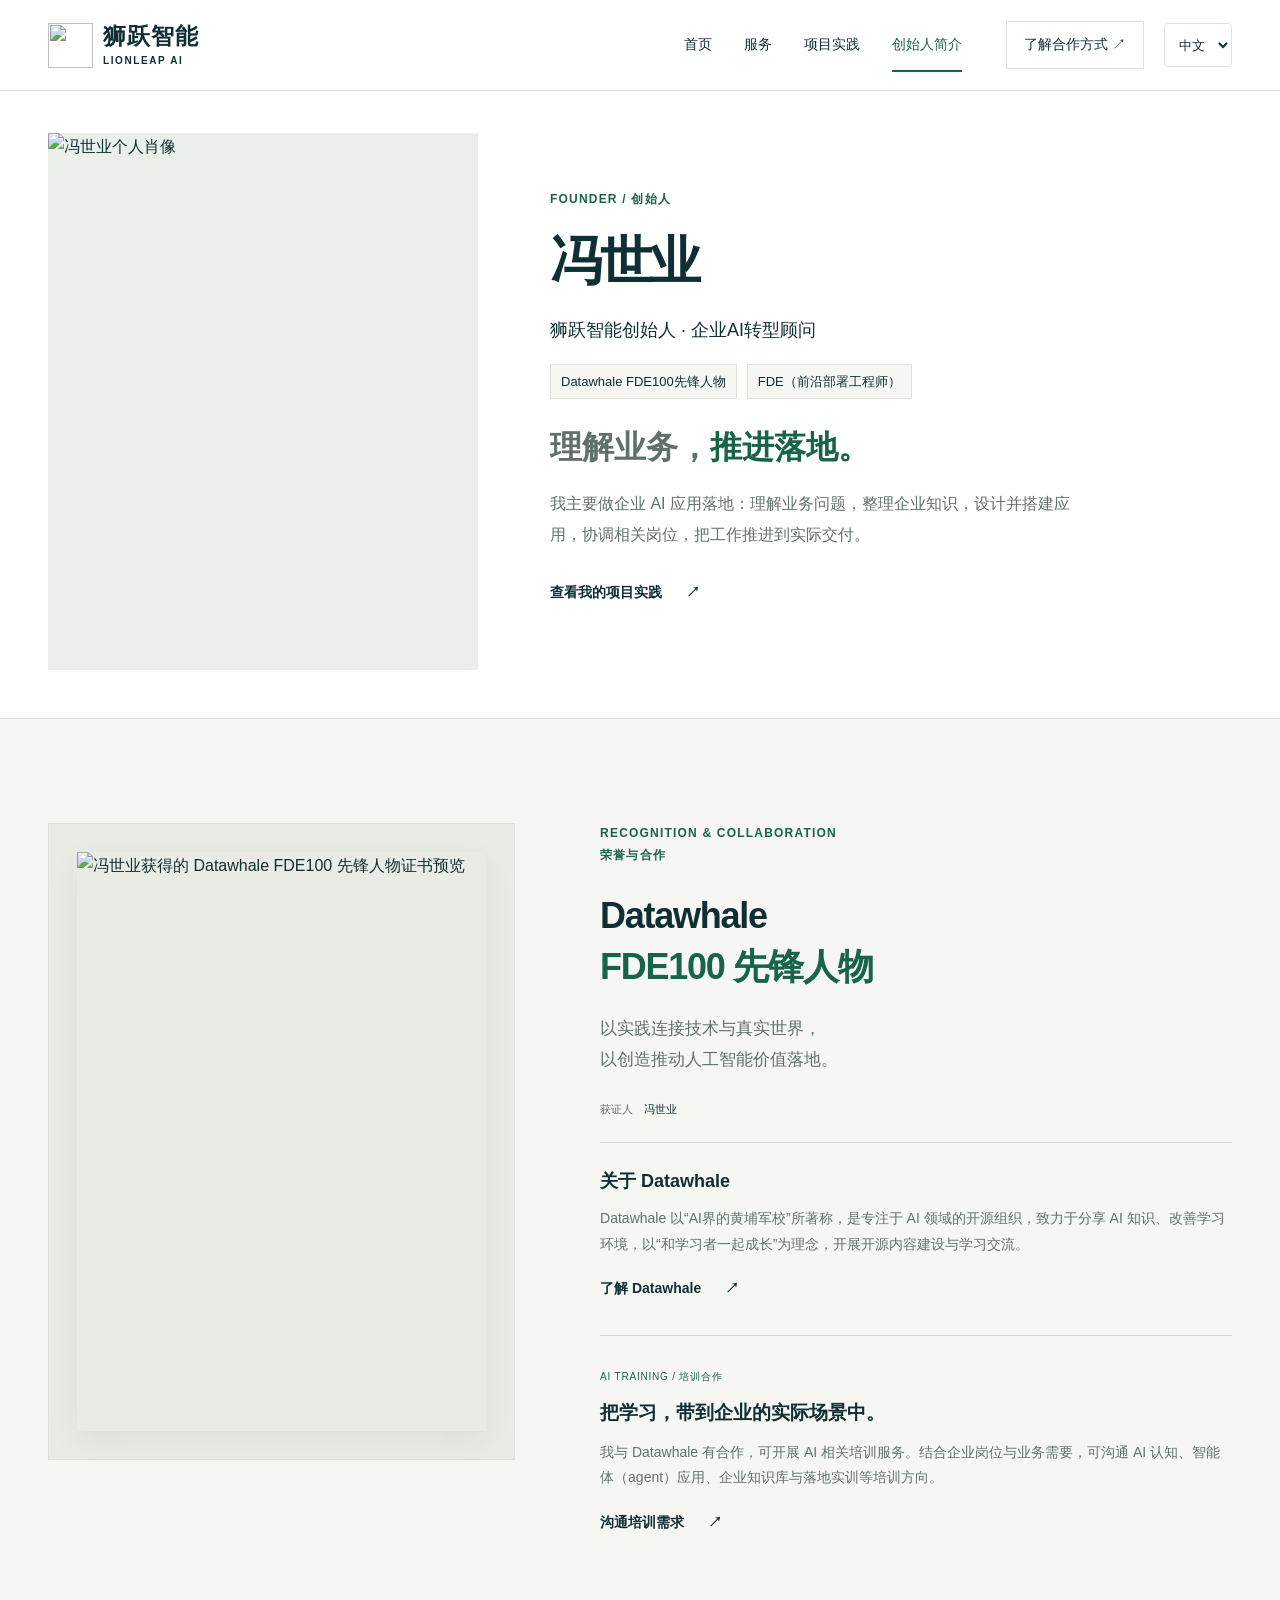
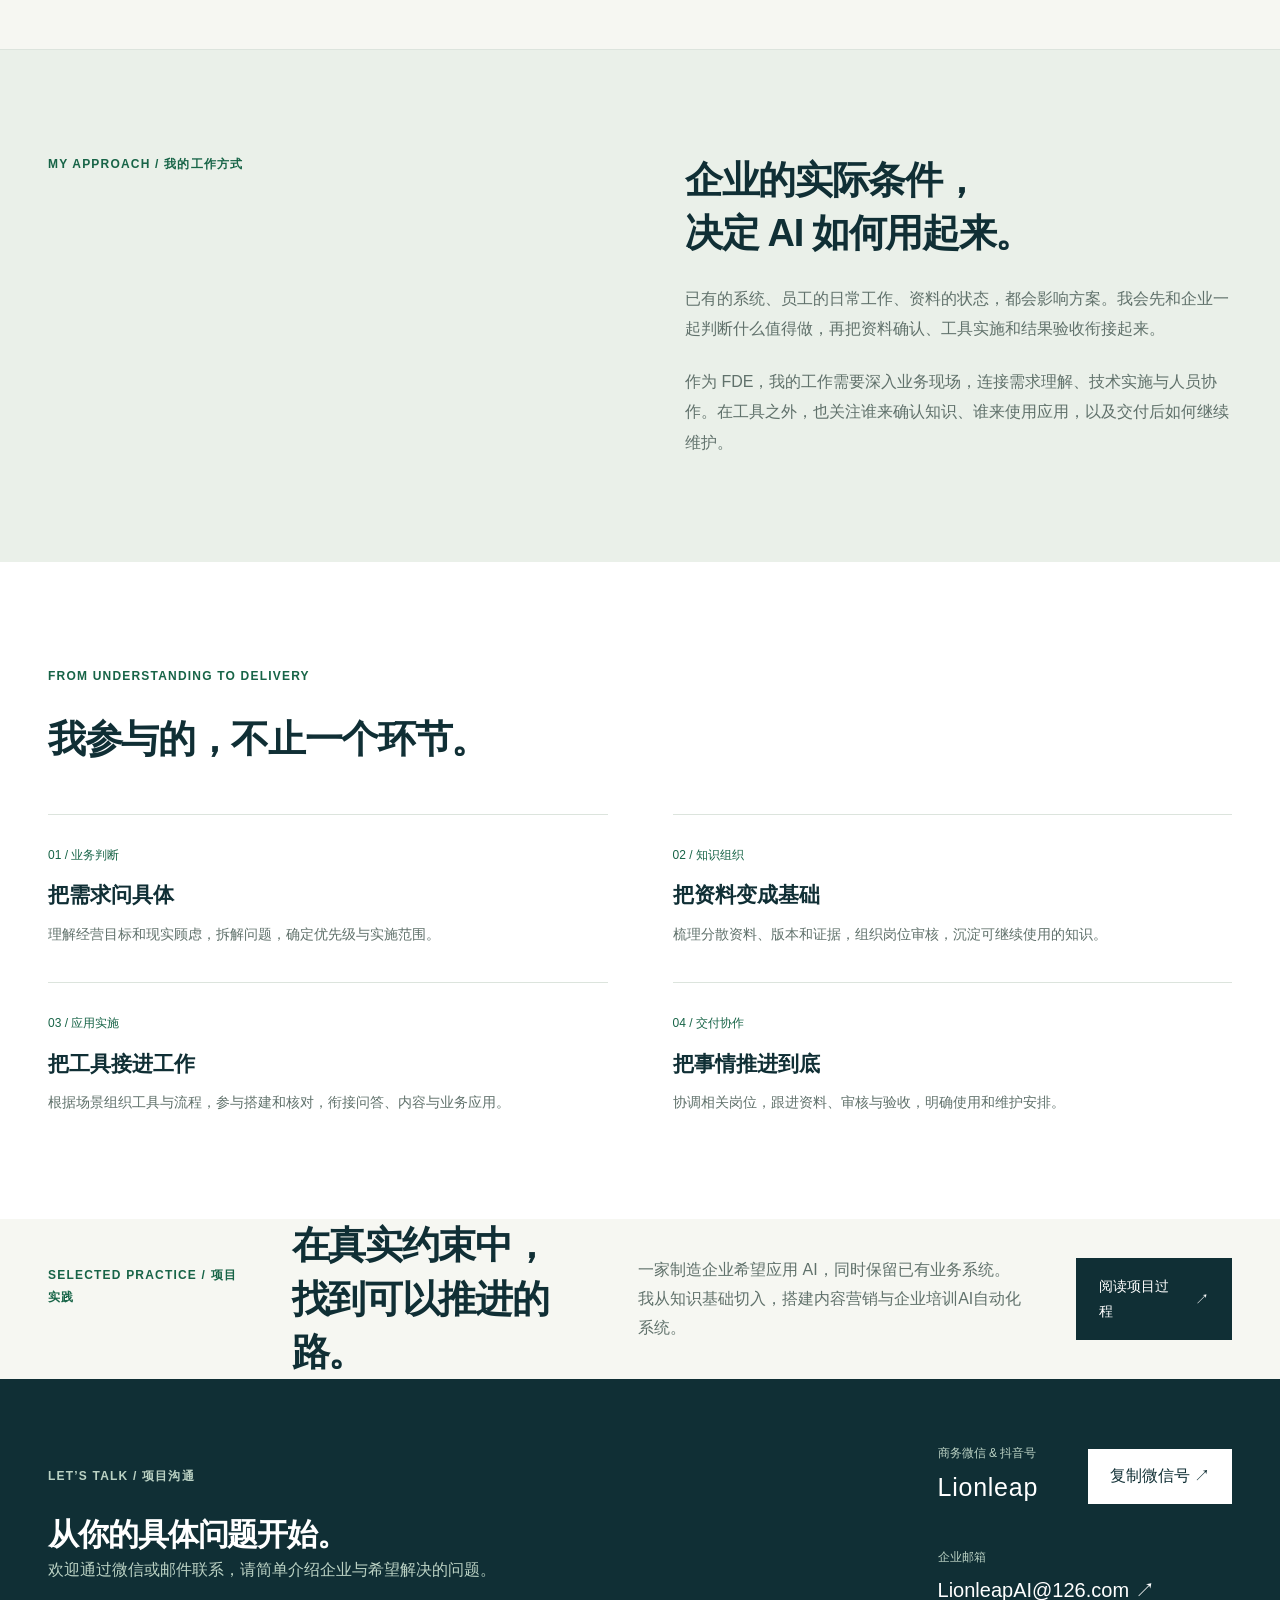
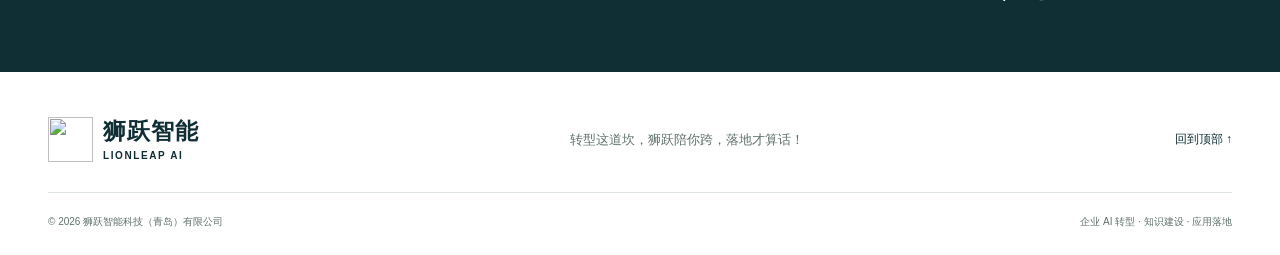
==== about.html @ 4eef3f9c "Publish bilingual Lionleap AI website" ====
<!doctype html><html lang="zh-CN"><head><meta charset="utf-8"><meta name="viewport" content="width=device-width, initial-scale=1"><meta name="description" content="冯世业，狮跃智能创始人、企业AI转型顾问、Datawhale FDE100先锋人物、FDE（前沿部署工程师）。"><meta name="theme-color" content="#092d2a"><title>冯世业 · 创始人与企业AI转型顾问｜狮跃智能 Lionleap AI</title><link rel="icon" type="image/png" href="assets/brand-symbol.png"><link rel="stylesheet" href="styles.css?v=about-horizontal-1"><link rel="stylesheet" href="language.css?v=1"><script defer src="i18n.js?v=2"></script><script defer src="script.js?v=bilingual-1"></script></head><body id="top"><a class="skip-link" href="#main">跳转到正文</a><header class="site-header"><div class="container header-inner"><a class="brand" href="index.html" aria-label="狮跃智能首页"><img src="assets/brand-symbol.png" width="52" height="52" alt=""><span>狮跃智能<small>LIONLEAP AI</small></span></a><div class="header-controls"><label class="language-switch"><span class="language-label">Language / 语言</span><select id="site-language" aria-label="Language / 语言"><option value="zh-CN">中文</option><option value="en">EN</option></select></label><button class="menu-toggle" aria-label="打开导航" aria-expanded="false" aria-controls="main-nav"><span></span><span></span></button></div><nav id="main-nav" aria-label="主导航"><a href="index.html">首页</a><a href="services.html">服务</a><a href="case.html">项目实践</a><a href="about.html" aria-current="page">创始人简介</a><a class="nav-cta" href="services.html#process">了解合作方式 <span aria-hidden="true">↗</span></a></nav></div></header><main id="main">
<section class="about-hero container"><div class="about-intro"><div class="about-portrait-stage"><img class="about-portrait-background" src="assets/founder.png" width="1122" height="1402" alt="冯世业个人肖像" fetchpriority="high"></div><div class="about-profile-copy"><p class="eyebrow">FOUNDER / 创始人</p><h1>冯世业</h1><p class="primary-roles">狮跃智能创始人 · 企业AI转型顾问</p><div class="credentials"><span>Datawhale FDE100先锋人物</span><span>FDE（前沿部署工程师）</span></div><p class="about-tagline">理解业务，<em>推进落地。</em></p><p class="about-lead">我主要做企业 AI 应用落地：理解业务问题，整理企业知识，设计并搭建应用，协调相关岗位，把工作推进到实际交付。</p><a class="text-link" href="case.html">查看我的项目实践<span aria-hidden="true">↗</span></a></div></div></section>
<section class="honor-section section" id="datawhale"><div class="container honor-grid"><div class="certificate-display"><img src="assets/datawhale-fde100-preview.jpg?v=2" width="878" height="1242" loading="lazy" draggable="false" alt="冯世业获得的 Datawhale FDE100 先锋人物证书预览"></div><div class="honor-copy"><p class="eyebrow">RECOGNITION & COLLABORATION<br>荣誉与合作</p><h2>Datawhale<br><em>FDE100 先锋人物</em></h2><p class="honor-lead">以实践连接技术与真实世界，<br>以创造推动人工智能价值落地。</p><div class="honor-facts"><span>获证人 <strong>冯世业</strong></span></div><div class="community-intro"><h3>关于 Datawhale</h3><p>Datawhale 以“AI界的黄埔军校”所著称，是专注于 AI 领域的开源组织，致力于分享 AI 知识、改善学习环境，以“和学习者一起成长”为理念，开展开源内容建设与学习交流。</p><a class="text-link" href="https://fde100.datawhale.cn/" target="_blank" rel="noopener">了解 Datawhale <span aria-hidden="true">↗</span></a></div><div class="training-cooperation"><span>AI TRAINING / 培训合作</span><h3>把学习，带到企业的实际场景中。</h3><p>我与 Datawhale 有合作，可开展 AI 相关培训服务。结合企业岗位与业务需要，可沟通 AI 认知、智能体（agent）应用、企业知识库与落地实训等培训方向。</p><a class="text-link" href="#contact">沟通培训需求 <span aria-hidden="true">↗</span></a></div></div></div></section><section class="belief-section section"><div class="container belief-grid"><p class="eyebrow">MY APPROACH / 我的工作方式</p><div><h2>企业的实际条件，<br>决定 AI 如何用起来。</h2><p>已有的系统、员工的日常工作、资料的状态，都会影响方案。我会先和企业一起判断什么值得做，再把资料确认、工具实施和结果验收衔接起来。</p><p>作为 FDE，我的工作需要深入业务现场，连接需求理解、技术实施与人员协作。在工具之外，也关注谁来确认知识、谁来使用应用，以及交付后如何继续维护。</p></div></div></section>
<section class="section container"><div class="section-title-row"><div><p class="eyebrow">FROM UNDERSTANDING TO DELIVERY</p><h2>我参与的，不止一个环节。</h2></div></div><div class="capability-grid"><article><span>01 / 业务判断</span><h3>把需求问具体</h3><p>理解经营目标和现实顾虑，拆解问题，确定优先级与实施范围。</p></article><article><span>02 / 知识组织</span><h3>把资料变成基础</h3><p>梳理分散资料、版本和证据，组织岗位审核，沉淀可继续使用的知识。</p></article><article><span>03 / 应用实施</span><h3>把工具接进工作</h3><p>根据场景组织工具与流程，参与搭建和核对，衔接问答、内容与业务应用。</p></article><article><span>04 / 交付协作</span><h3>把事情推进到底</h3><p>协调相关岗位，跟进资料、审核与验收，明确使用和维护安排。</p></article></div></section>
<section class="personal-case"><div class="container personal-case-inner"><p class="eyebrow">SELECTED PRACTICE / 项目实践</p><h2>在真实约束中，<br>找到可以推进的路。</h2><p>一家制造企业希望应用 AI，同时保留已有业务系统。<br>我从知识基础切入，搭建内容营销与企业培训AI自动化系统。</p><a class="button dark" href="case.html">阅读项目过程<span aria-hidden="true">↗</span></a></div></section><section class="contact-section" id="contact"><div class="container contact-inner"><div><p class="eyebrow">LET’S TALK / 项目沟通</p><h2>从你的具体问题开始。</h2><p>欢迎通过微信或邮件联系，请简单介绍企业与希望解决的问题。</p></div><div><div class="contact-actions"><div class="contact-id-wrap"><span class="wechat-label">商务微信 &amp; 抖音号</span><span class="wechat-id">Lionleap</span></div><button class="copy-wechat" type="button">复制微信号 ↗</button></div><p class="copy-status" role="status" aria-live="polite"></p><div class="contact-email"><span class="wechat-label">企业邮箱</span><a href="mailto:LionleapAI@126.com">LionleapAI@126.com <span aria-hidden="true">↗</span></a></div></div></div></section></main><footer class="site-footer"><div class="container"><div class="footer-top"><a class="brand" href="index.html"><img src="assets/brand-symbol.png" width="48" height="48" alt=""><span>狮跃智能<small>LIONLEAP AI</small></span></a><p>转型这道坎，狮跃陪你跨，落地才算话！</p><a href="#top" class="back-top">回到顶部 ↑</a></div><div class="footer-bottom"><span>© 2026 狮跃智能科技（青岛）有限公司</span><span>企业 AI 转型 · 知识建设 · 应用落地</span></div></div></footer></body></html>
---- styles.css ----
:root{--ink:#102f35;--green:#176447;--muted:#60716b;--sage:#eaf0e9;--cream:#f6f7f2;--line:#dce4dd;--white:#fff}*{box-sizing:border-box}html{scroll-behavior:smooth;scroll-padding-top:110px}body{margin:0;color:var(--ink);background:#fff;font-family:-apple-system,BlinkMacSystemFont,"PingFang SC","Microsoft YaHei",sans-serif;line-height:1.8;-webkit-font-smoothing:antialiased}a{color:inherit;text-decoration:none}button{font:inherit}img{display:block;max-width:100%;height:auto}h1,h2,h3,p{margin:0}h1,h2,h3{font-weight:600;line-height:1.4}h1{font-size:60px;letter-spacing:-.045em}h2{font-size:38px;letter-spacing:-.035em}h3{font-size:21px}em{font-style:normal;color:var(--green)}p{color:var(--muted)}.container{width:calc(100% - 96px);max-width:1200px;margin:auto}.section{padding:104px 0}.eyebrow{font-size:12px;letter-spacing:.1em;color:var(--green);font-weight:600;margin-bottom:25px}.status-dot{display:inline-block;width:7px;height:7px;border-radius:50%;background:var(--green);margin-right:10px;vertical-align:middle}.site-header{position:sticky;top:0;background:rgba(255,255,255,.97);border-bottom:1px solid var(--line);z-index:20}.header-inner{height:90px;display:flex;align-items:center;justify-content:space-between}.brand{display:flex;align-items:center;gap:10px;flex-shrink:0}.brand img{width:45px;height:45px;object-fit:contain}.brand>span{font-size:23px;line-height:1.15;font-weight:750;letter-spacing:.04em}.brand small{display:block;font-size:10px;letter-spacing:.16em;margin-top:6px}.site-header nav{display:flex;gap:32px;align-items:center;font-size:14px}.site-header nav>a{padding:12px 0}.site-header nav>a[aria-current]{color:var(--green);box-shadow:0 2px var(--green)}.site-header nav .nav-cta{border:1px solid var(--line);padding:10px 17px;margin-left:12px}.menu-toggle{display:none}.skip-link{position:fixed;top:-100px;left:15px;background:white;padding:12px;z-index:30}.skip-link:focus{top:10px}a:focus-visible,button:focus-visible,summary:focus-visible{outline:3px solid #258363;outline-offset:5px}.home-hero{padding:52px 0 62px}.hero-grid{display:grid;grid-template-columns:1.1fr 1fr;gap:65px;align-items:center}.hero-copy{padding:20px 0}.hero-description{font-size:17px;margin-top:27px;line-height:1.95}.actions{display:flex;align-items:center;gap:26px;margin-top:34px;flex-wrap:wrap}.button{display:inline-flex;align-items:center;justify-content:center;gap:25px;padding:16px 23px;min-height:54px;font-size:14px;font-weight:500}.button.primary,.button.dark{background:var(--green);color:white}.button.dark{background:var(--ink)}.button:hover{background:#0d4b35}.text-link{display:inline-flex;align-items:center;gap:24px;font-size:14px;font-weight:600;min-height:44px}.text-link:hover{color:var(--green)}.hero-bottom{display:flex;align-items:center;gap:16px;margin-top:53px;font-size:12px}.hero-bottom strong{font-weight:500;color:var(--ink)}.mini-line{height:1px;width:40px;background:var(--green)}.hero-portrait{position:relative;background:var(--sage);padding-left:30px;max-width:500px}.hero-portrait .portrait{width:100%;height:525px;object-fit:cover;object-position:center 35%}.portrait-rail{position:absolute;left:0;top:0;width:30px;height:100%;display:flex;align-items:center;justify-content:space-between;writing-mode:vertical-rl;padding:15px 0;font-size:9px;letter-spacing:.12em}.portrait-caption{position:absolute;bottom:18px;left:48px;right:18px;background:rgba(255,255,255,.82);backdrop-filter:blur(8px);-webkit-backdrop-filter:blur(8px);display:flex;justify-content:space-between;align-items:center;padding:19px 22px}.portrait-caption strong{display:block;font-size:20px;letter-spacing:.06em}.portrait-caption div>span{font-size:11px;color:var(--muted);display:block;margin-top:4px}.principles-strip{border-block:1px solid var(--line);background:var(--cream)}.principles-inner{display:flex;justify-content:space-between;padding:24px 0;font-size:14px;letter-spacing:.08em}.principles-inner span+span{border-left:1px solid #cdd7ce;padding-left:11%}.split-section{display:grid;grid-template-columns:.85fr 1.2fr;gap:90px}.section-intro>p:not(.eyebrow){margin:25px 0}.service-row{display:flex;gap:24px;align-items:flex-start;padding:26px 0;border-top:1px solid var(--line)}.service-row:last-child{border-bottom:1px solid var(--line)}.service-row .row-number{font-size:11px;color:var(--green);margin-top:6px}.service-row>span:last-child{margin-left:auto;font-size:22px}.service-row h3{font-size:20px}.service-row p{font-size:14px;margin-top:7px}.service-row:hover{color:var(--green)}.case-feature{background:var(--sage);padding:88px 0}.case-feature-grid{display:grid;grid-template-columns:1fr 1.1fr;align-items:center;gap:90px}.tags{display:flex;gap:9px;margin-bottom:20px}.tags span{font-size:11px;border:1px solid #bccfc1;padding:3px 10px;color:var(--green)}.case-copy>p:not(.eyebrow){margin:24px 0;max-width:360px}.knowledge-flow{background:#f8faf5;border:1px solid #ccd9cc;padding:30px;color:var(--ink)}.flow-topline{display:flex;justify-content:space-between;gap:10px;font-size:9px;letter-spacing:.08em;color:var(--muted);margin-bottom:35px}.source-docs,.flow-outputs{display:flex;gap:10px}.source-docs span,.flow-outputs span{flex:1;text-align:center;font-size:12px;padding:13px 5px;border:1px solid #d6dfd3;background:white}.source-docs span{box-shadow:3px 3px 0 #e8eddf}.flow-connector{text-align:center;font-size:22px;color:#74917a;padding:8px}.knowledge-core{border:1px solid #aac3ac;display:flex;align-items:center;gap:17px;background:#e5eedf;padding:20px}.knowledge-core strong{font-size:17px}.knowledge-core small{display:block;font-size:11px;color:var(--muted);margin-top:3px}.core-dot{width:25px;height:25px;background:var(--green);border:6px solid #bad1b7;border-radius:50%}.core-check{margin-left:auto;color:var(--green);font-size:22px}.flow-footnote{font-size:10px;margin-top:28px;color:var(--muted);text-align:center}.founder-grid{display:grid;grid-template-columns:1fr 1fr;gap:100px}.statement-line{font-size:20px;margin-top:35px;color:var(--green);line-height:1.8}.person-heading{display:flex;gap:22px;align-items:center;margin-bottom:25px}.person-heading h3{font-size:27px}.person-heading p{font-size:13px}.serif-number{font-family:Georgia,serif;font-size:68px;line-height:1;color:#8ca88f}.credentials{display:flex;gap:8px;flex-wrap:wrap;margin:20px 0 25px}.credentials span{font-size:11px;background:var(--cream);border:1px solid var(--line);padding:5px 10px}.founder-copy>p{margin-bottom:20px;font-size:15px}.closing-section{background:var(--cream);padding:72px 0}.closing-inner{position:relative}.closing-inner h2{font-size:41px}.closing-inner>.button{position:absolute;right:0;bottom:8px}.site-footer{padding:45px 0 24px}.footer-top,.footer-bottom{display:flex;align-items:center;justify-content:space-between;gap:25px}.footer-top>p{font-size:13px}.back-top{font-size:12px;min-height:44px;display:flex;align-items:center}.footer-bottom{border-top:1px solid var(--line);margin-top:30px;padding-top:20px;font-size:10px;color:var(--muted)}.page-hero{padding-top:70px;padding-bottom:64px}.page-hero h1{font-size:54px}.page-hero-bottom{display:flex;justify-content:space-between;align-items:flex-end;margin-top:28px}.page-hero-bottom p{font-size:16px}.circle-link{border:1px solid var(--line);border-radius:50%;width:52px;height:52px;display:grid;place-items:center}.service-detail{display:grid;grid-template-columns:45px 1.1fr 1fr;gap:35px;border-top:1px solid var(--line);padding:54px 0}.detail-number{font-size:12px;color:var(--green);padding-top:4px}.service-detail .eyebrow{margin-bottom:16px}.service-detail h2{font-size:28px}.service-detail-copy>p:last-child{margin-top:20px;font-size:14px;max-width:420px}.scope-list{border-left:1px solid var(--line);padding-left:38px}.scope-list h3{font-size:13px}.scope-list ul{padding-left:17px;font-size:13px;color:var(--muted);line-height:2.3}.process-section{background:var(--sage);margin-top:30px}.section-title-row{display:flex;justify-content:space-between;gap:40px;align-items:flex-end}.section-title-row>p{font-size:14px}.process-grid{display:grid;grid-template-columns:repeat(4,1fr);gap:30px;margin-top:50px}.process-grid article{border-top:1px solid #b6c9b8;padding-top:23px}.process-grid article>span{font-size:12px;color:var(--green)}.process-grid h3{font-size:20px;margin:16px 0}.process-grid p{font-size:14px}.conversation-note{display:flex;gap:24px;background:#fff9;padding:25px 30px;margin-top:45px}.note-mark{font-size:26px}.conversation-note h3{font-size:17px}.conversation-note p{font-size:13px;margin-top:6px}.faq-section{display:grid;grid-template-columns:.8fr 1.2fr;gap:80px}.faq-list details{border-top:1px solid var(--line)}.faq-list details:last-child{border-bottom:1px solid var(--line)}summary{cursor:pointer;display:flex;align-items:center;justify-content:space-between;gap:20px;padding:23px 0;list-style:none;font-size:15px}summary::-webkit-details-marker{display:none}summary>span{font-size:23px;font-weight:300}details[open] summary>span{transform:rotate(45deg)}details>p{font-size:14px;padding:0 22px 25px 0}.related-section{padding:55px 0;background:var(--cream)}.related-inner{display:flex;justify-content:space-between;align-items:center;gap:30px}.related-inner h2{font-size:30px}.related-inner .eyebrow{margin-bottom:15px}.about-hero{padding-top:65px;padding-bottom:85px;display:grid;grid-template-columns:.9fr 1.1fr;gap:95px;align-items:center}.about-photo{background:var(--sage)}.about-photo img{width:100%;max-height:640px;object-fit:cover}.about-photo>span{display:block;padding:13px 20px;font-size:9px;letter-spacing:.18em}.about-intro h1{font-size:52px}.about-intro h1>span{display:block;font-size:34px;margin-top:16px}.primary-roles{font-size:17px;color:var(--ink);margin-top:25px}.about-lead{font-size:15px;line-height:2;margin-bottom:22px}.belief-section{background:var(--sage)}.belief-grid{display:grid;grid-template-columns:1fr 1fr;gap:90px}.belief-grid p{margin-bottom:22px}.belief-grid>div>h2{margin-bottom:24px}.belief-grid>div>p{font-size:16px;line-height:1.9}.belief-grid>div>p:last-child{margin-bottom:0}.capability-grid{display:grid;grid-template-columns:repeat(2,1fr);gap:35px 65px;margin-top:48px}.capability-grid article{border-top:1px solid var(--line);padding-top:25px}.capability-grid article>span{font-size:12px;color:var(--green)}.capability-grid h3{margin:12px 0}.capability-grid p{font-size:14px}.personal-case{background:var(--cream)}.case-hero{padding-top:55px;padding-bottom:55px}.breadcrumbs{font-size:11px;color:var(--muted);margin-bottom:28px}.case-hero h1{font-size:53px}.case-hero>p{max-width:700px;margin-top:24px}.case-meta{display:grid;grid-template-columns:repeat(3,1fr);gap:30px;border-top:1px solid var(--line);padding-top:26px;margin-top:37px}.case-meta dt{font-size:11px;color:var(--muted);margin-bottom:8px}.case-meta dd{margin:0;font-size:14px}.case-visual{background:var(--sage);padding:60px 0}.case-visual-inner{display:grid;grid-template-columns:.8fr 1.2fr;gap:90px;align-items:center}.case-visual h2{font-size:32px}.case-visual p{margin-top:20px;font-size:14px}.case-layout{display:grid;grid-template-columns:190px 1fr;gap:80px;padding-top:80px;padding-bottom:85px}.case-toc{position:sticky;top:125px;align-self:start;font-size:13px}.case-toc p{font-size:10px;letter-spacing:.1em;margin-bottom:20px}.case-toc a{display:block;min-height:44px;padding:8px 0}.case-article{max-width:820px}.case-article section{margin-bottom:65px;scroll-margin-top:120px}.case-article h2{font-size:30px;margin-bottom:24px}.case-article h3{font-size:19px;margin:28px 0 12px}.case-article p{font-size:15px;margin-bottom:20px;line-height:2}.case-article ul,.case-article ol{padding-left:22px;color:var(--muted);font-size:14px;line-height:2}.implementation-list{list-style:none;counter-reset:steps;padding-left:0!important}.implementation-list>li{border-top:1px solid var(--line);padding:23px 0;counter-increment:steps}.implementation-list h3{margin-top:0}.implementation-list h3:before{content:counter(steps,decimal-leading-zero) ' / ';font-size:12px;color:var(--green)}.delivery-grid{display:grid;grid-template-columns:repeat(3,1fr);gap:18px}.delivery-grid article{background:var(--cream);padding:22px}.delivery-grid h3{margin-top:0;font-size:17px}.delivery-grid p{font-size:13px;margin-bottom:0}.case-note{padding:20px 24px;border-left:2px solid var(--green);background:var(--cream)}.case-author{display:flex;gap:20px;align-items:center;border-top:1px solid var(--line);padding-top:28px}.case-author img{width:62px;height:72px;object-fit:cover;object-position:top}.case-author h3{margin:0;font-size:17px}.case-author p{font-size:12px;margin:4px 0}.contact-section{padding:64px 0;background:var(--ink);color:white}.contact-inner{display:flex;align-items:center;justify-content:space-between;gap:30px}.contact-section .eyebrow,.contact-section p{color:#bbd2c4}.contact-section h2{font-size:31px}.contact-actions{display:flex;align-items:center;gap:20px}.wechat-label{font-size:12px;display:block;color:#bbd2c4}.wechat-id{font-size:25px;letter-spacing:.03em}.copy-wechat{background:white;color:var(--ink);border:0;padding:13px 22px;cursor:pointer;min-height:48px}.copy-status{font-size:12px;min-height:20px;color:#bbd2c4;margin-top:5px}.contact-id-wrap{min-width:130px}
@media(min-width:1500px){.hero-grid{gap:110px}.home-hero{padding:65px 0 75px}}
@media(max-width:1100px){.container{width:calc(100% - 64px)}.site-header nav{gap:22px}.site-header nav .nav-cta{margin-left:0}.hero-grid{gap:35px}h1{font-size:48px}.hero-portrait .portrait{height:490px}.actions{gap:16px}.hero-bottom{margin-top:35px}.case-feature-grid,.founder-grid,.split-section,.about-hero,.belief-grid,.case-visual-inner{gap:50px}.about-intro h1{font-size:44px}.case-layout{gap:45px;grid-template-columns:150px 1fr}.delivery-grid{grid-template-columns:1fr}.principles-inner span+span{padding-left:7%}}
@media(max-width:800px){.container{width:calc(100% - 40px)}.header-inner{height:73px}.brand>span{font-size:20px}.brand img{width:38px;height:38px}.brand small{font-size:9px}.menu-toggle{display:flex;flex-direction:column;justify-content:center;gap:6px;width:44px;height:44px;border:0;background:transparent;padding:10px}.menu-toggle span{height:1px;background:var(--ink);width:24px}.site-header nav{display:none;position:absolute;top:73px;left:0;right:0;flex-direction:column;align-items:stretch;gap:0;padding:12px 20px 24px;background:#fff;border-bottom:1px solid var(--line)}.site-header nav.is-open{display:flex}.site-header nav>a{padding:14px 0}.site-header nav>a[aria-current]{box-shadow:none}.site-header nav .nav-cta{margin-top:10px;text-align:center}.home-hero{padding:35px 0 40px}.hero-grid{grid-template-columns:1fr;gap:35px}.hero-copy{padding:0}.hero-copy h1{font-size:46px}.hero-description{font-size:15px;margin-top:23px}.eyebrow{margin-bottom:20px}.hero-bottom{display:none}.hero-portrait{width:100%;max-width:none;padding-left:25px}.hero-portrait .portrait{height:430px;object-position:center 28%}.portrait-rail{width:25px}.portrait-caption{left:40px}.principles-inner{padding:20px 0;gap:12px;font-size:11px;letter-spacing:0}.principles-inner span+span{padding-left:13px}.section{padding:65px 0}h2{font-size:32px}.split-section,.case-feature-grid,.founder-grid,.belief-grid,.faq-section,.case-visual-inner{grid-template-columns:1fr;gap:35px}.section-intro>p:not(.eyebrow){margin:20px 0}.service-row{padding:23px 0}.case-feature{padding:60px 0}.case-copy>p:not(.eyebrow){max-width:none;font-size:15px}.statement-line{margin-top:25px}.founder-grid{gap:30px}.closing-section{padding:55px 0}.closing-inner h2{font-size:33px}.closing-inner>.button{position:static;margin-top:28px}.footer-top{flex-wrap:wrap}.footer-top>p{order:3;width:100%;font-size:12px}.footer-bottom{align-items:flex-start;flex-direction:column;gap:6px}.site-footer{padding-top:32px}.page-hero{padding-top:45px;padding-bottom:45px}.page-hero h1,.case-hero h1{font-size:39px}.page-hero-bottom p{font-size:14px}.service-detail{grid-template-columns:28px 1fr;gap:15px;padding:36px 0}.scope-list{grid-column:2;border-left:0;padding-left:0}.service-detail h2{font-size:25px}.service-detail-copy>p:last-child{margin-top:16px}.section-title-row{display:block}.section-title-row>p{margin-top:20px}.process-grid{grid-template-columns:repeat(2,1fr);gap:28px;margin-top:35px}.conversation-note{padding:22px;gap:14px}.conversation-note p{line-height:1.9}.related-inner{display:block}.related-inner .button{margin-top:25px}.related-inner h2{font-size:27px}.about-hero{grid-template-columns:1fr;gap:35px;padding:35px 0 55px}.about-photo{max-width:480px}.about-photo img{max-height:500px;object-position:center 25%}.about-intro h1{font-size:42px}.about-intro h1>span{font-size:31px}.capability-grid{gap:30px}.case-hero{padding-top:35px;padding-bottom:40px}.case-meta{gap:20px;grid-template-columns:1fr}.case-meta>div{display:grid;grid-template-columns:90px 1fr}.case-meta dt{margin-bottom:0}.case-visual{padding:40px 0}.case-layout{grid-template-columns:1fr;padding-top:35px;padding-bottom:45px;gap:30px}.case-toc{position:static;display:flex;gap:15px;overflow:auto;border-bottom:1px solid var(--line);white-space:nowrap}.case-toc p{display:none}.case-toc a{font-size:11px}.case-article section{margin-bottom:45px}.case-article h2{font-size:27px}.contact-inner{display:block}.contact-actions{margin-top:28px}.contact-section h2{font-size:27px}}
@media(max-width:420px){.hero-copy h1{font-size:39px}.actions{gap:12px}.actions .button{padding:14px 18px;font-size:13px;gap:15px}.actions .text-link{font-size:12px;gap:12px}.hero-portrait .portrait{height:365px}.portrait-caption{padding:15px;left:37px;right:12px;bottom:12px}.portrait-caption strong{font-size:18px}.portrait-caption div>span{font-size:10px}.principles-inner{font-size:10px;gap:7px}.principles-inner span+span{padding-left:9px}.knowledge-flow{padding:20px 16px}.flow-topline{font-size:8px}.source-docs span,.flow-outputs span{font-size:11px}.knowledge-core{padding:17px 12px;gap:10px}.knowledge-core strong{font-size:15px}.core-dot{width:22px;height:22px;flex-shrink:0}.capability-grid{grid-template-columns:1fr}.page-hero h1,.case-hero h1{font-size:34px}.page-hero-bottom{gap:15px}.circle-link{flex-shrink:0}.contact-actions{gap:15px}.wechat-id{font-size:23px}}
@media(prefers-reduced-motion:reduce){html{scroll-behavior:auto}*{transition:none!important}}
.case-diagram{background:var(--sage);padding:60px 0}.case-diagram-inner{display:grid;grid-template-columns:.8fr 1.2fr;gap:90px;align-items:center}.case-diagram-inner h2{font-size:32px}.case-diagram-inner>div>p:last-child{margin-top:24px;font-size:14px}.case-body-layout{display:grid;grid-template-columns:190px 1fr;gap:80px;padding-top:80px;padding-bottom:50px}.case-toc nav{display:block}.project-meta{display:grid;grid-template-columns:repeat(3,1fr);gap:30px;border-top:1px solid var(--line);padding-top:26px;margin-top:37px}.project-meta>div{font-size:14px}.project-meta dt,.project-meta span{font-size:11px;color:var(--muted);display:block;margin-bottom:8px}.project-meta dd{margin:0}.case-hero-lead{max-width:750px;margin-top:24px}.case-article blockquote{margin:28px 0;padding:22px 25px;background:var(--sage);font-size:19px;border-left:2px solid var(--green)}.case-article cite{display:block;font-style:normal;font-size:11px;color:var(--muted);margin-top:10px}.role-note{padding:10px 24px;background:var(--cream)}.implementation-list>li{display:flex;gap:25px}.implementation-list>li>span{color:var(--green);font-size:12px;padding-top:3px}.implementation-list h3:before{content:none}.delivery-items{border-top:1px solid var(--line)}.delivery-items article{border-bottom:1px solid var(--line);padding:22px 0}.delivery-items article h3{margin:0 0 10px}.delivery-items article p{margin-bottom:0}.observation-note{font-size:12px!important;margin-top:25px}.case-author span{display:block;font-size:11px;color:var(--muted)}.case-author .text-link{margin-left:auto}.personal-case-inner{display:flex;justify-content:space-between;align-items:center;gap:50px}.large-copy{font-size:20px!important;line-height:1.9!important}
@media(max-width:1100px){.case-body-layout{grid-template-columns:150px 1fr;gap:45px}.case-diagram-inner{gap:50px}}
@media(max-width:800px){.case-diagram-inner{grid-template-columns:1fr;gap:30px}.case-diagram{padding:40px 0}.case-body-layout{grid-template-columns:1fr;gap:25px;padding-top:30px}.case-toc nav{display:flex;gap:16px}.project-meta{grid-template-columns:1fr;gap:15px}.project-meta>div{display:grid;grid-template-columns:85px 1fr}.project-meta span{margin:0}.personal-case-inner{display:block}.personal-case-inner .text-link{margin-top:20px}.case-author{flex-wrap:wrap}.case-author .text-link{margin-left:0}.case-hero-lead{font-size:14px}}
@media(max-width:420px){.process-section h2{font-size:26px}}
/* Case collection and original certificate */
h1,h2{text-wrap:balance}.portfolio-hero{padding:45px 0 65px}.portfolio-hero .eyebrow{margin:28px 0 18px}.portfolio-hero h1{font-size:54px}.portfolio-intro{display:flex;align-items:end;justify-content:space-between;margin-top:24px;gap:30px}.case-accordion{border:0;margin:0;border-top:1px solid var(--line)}.case-accordion>summary{list-style:none;display:flex;align-items:center;gap:30px;cursor:pointer;padding:28px 0;min-height:100px}.case-accordion>summary::-webkit-details-marker{display:none}.case-accordion>summary>span{transform:none!important}.case-index{font-size:12px;color:var(--green);align-self:flex-start;padding-top:8px;font-variant-numeric:tabular-nums}.case-summary-copy{display:block;flex:1;min-width:0}.case-summary-copy small{font-size:11px;letter-spacing:.08em;color:var(--green);display:block;margin-bottom:6px}.case-summary-copy strong{display:block;font-size:23px;font-weight:600;line-height:1.5;text-wrap:balance}.case-summary-copy>span{font-size:13px;color:var(--muted);display:block;margin-top:7px}.case-toggle{font-size:26px!important;font-weight:300;display:flex;align-items:center;justify-content:center;width:44px;height:44px;flex-shrink:0;border:1px solid #bbcfc3;border-radius:50%;transition:background .18s}.case-accordion>summary:hover .case-toggle{background:var(--sage)}.case-accordion[open]>summary .case-toggle{font-size:0!important;background:var(--green);color:white;border-color:var(--green)}.case-accordion[open]>summary .case-toggle:after{content:'−';font-size:26px}.featured-case{border-bottom:1px solid var(--line);background:var(--cream)}.featured-case>summary{padding-block:28px}.featured-case[open]>summary{border-bottom:1px solid var(--line)}.featured-content{background:white}.featured-heading{padding:52px 0 48px}.featured-heading h2{font-size:44px}.system-map{background:#f9fbf7;border:1px solid #c8d7c8;padding:30px}.map-label{font-size:9px;letter-spacing:.13em;color:var(--muted);margin-bottom:25px}.map-source{text-align:center;font-size:13px;padding:12px 8px;background:white;border:1px solid var(--line)}.map-arrow{text-align:center;font-size:20px;line-height:1.4;color:#718c77;padding:8px}.map-core{padding:16px;background:var(--green);color:#fff;text-align:center;font-size:16px;font-weight:600}.map-core .status-dot{background:#b9d3af}.map-tracks{display:grid;grid-template-columns:1fr 1fr;gap:12px}.map-tracks>div{background:white;border:1px solid #c8d7c8;padding:18px 14px}.map-tracks small{display:block;font-size:9px;letter-spacing:.08em;color:var(--green);margin-bottom:7px}.map-tracks strong{display:block;font-size:17px}.map-tracks p{font-size:11px;margin-top:8px}.map-extra{font-size:11px;color:var(--muted);border-top:1px solid var(--line);padding-top:15px;margin-top:22px}.value-added{background:var(--cream);border-left:2px solid #a18a58;padding:25px;margin-top:28px}.value-added>span{font-size:11px;color:#79643a}.value-added h3{margin:10px 0 14px}.value-added p{font-size:14px;margin:0}.more-cases .section-title-row{align-items:end;margin-bottom:35px}.case-list{border-bottom:1px solid var(--line)}.secondary-case>summary{padding:25px 0}.secondary-case>summary .case-summary-copy strong{font-size:21px}.secondary-body{margin-left:47px;padding:0 0 30px;display:grid;grid-template-columns:1fr 1fr;gap:40px;max-width:1000px}.secondary-body h3{font-size:13px;color:var(--green);margin-bottom:10px}.secondary-body p{font-size:14px}.honor-section{background:var(--cream);border-block:1px solid var(--line)}.honor-grid{display:grid;grid-template-columns:.85fr 1.15fr;gap:85px;align-items:start}.certificate-display{padding:28px;background:#e9ece5;border:1px solid #dce0d6;max-width:470px}.certificate-display img{width:100%;height:auto;box-shadow:0 10px 28px #102f3510}.certificate-display a>span{display:flex;justify-content:space-between;font-size:12px;padding-top:18px;color:var(--ink)}.honor-copy h2{font-size:36px}.honor-lead{margin-top:22px;font-size:17px}.honor-facts{display:flex;gap:30px;flex-wrap:wrap;font-size:11px;color:var(--muted);margin-top:25px;padding-bottom:22px;border-bottom:1px solid #d0d8cc}.honor-facts strong{margin-left:8px;color:var(--ink);font-weight:500}.community-intro{margin-top:26px}.community-intro h3{font-size:18px;margin-bottom:12px}.community-intro p,.training-cooperation p{font-size:14px}.community-intro .text-link{margin-top:10px}.training-cooperation{margin-top:24px;padding-top:25px;border-top:1px solid #d0d8cc}.training-cooperation>span{font-size:10px;letter-spacing:.08em;color:var(--green)}.training-cooperation h3{font-size:19px;margin:10px 0 14px}.training-cooperation .text-link{margin-top:10px}.training-inline-link{display:block;font-size:13px;font-weight:600;color:var(--green);margin-top:16px;min-height:44px;padding-top:8px}
@media(max-width:1100px){.honor-grid{gap:45px}.map-tracks strong{font-size:15px}.system-map{padding:24px}.portfolio-hero h1{font-size:48px}}
@media(max-width:800px){.portfolio-hero{padding:30px 0 40px}.portfolio-hero h1{font-size:38px}.portfolio-intro{display:block}.portfolio-intro>p{font-size:14px}.portfolio-intro .text-link{margin-top:18px}.case-accordion>summary{gap:16px;padding-block:22px}.case-summary-copy strong,.secondary-case>summary .case-summary-copy strong{font-size:19px}.case-summary-copy small{font-size:10px}.case-toggle{width:40px;height:40px}.featured-heading{padding:35px 0}.featured-heading h2{font-size:31px}.featured-heading .tags{flex-wrap:wrap}.case-index{padding-top:5px}.system-map{padding:22px 18px}.map-tracks>div{padding:15px 10px}.map-tracks p{font-size:10px}.map-extra{font-size:10px}.more-cases .section-title-row>p{font-size:13px;margin-top:18px}.secondary-body{margin-left:28px;grid-template-columns:1fr;gap:20px}.honor-grid{grid-template-columns:1fr;gap:34px}.certificate-display{max-width:370px;padding:22px;margin:auto;width:100%}.honor-copy h2{font-size:30px}.honor-lead{font-size:16px}.honor-facts{gap:20px}.case-feature-grid .system-map{margin-top:4px}.value-added{padding:20px}.case-toc nav{padding-bottom:10px}}
@media(max-width:420px){.portfolio-hero h1{font-size:34px}.featured-heading h2{font-size:29px}.case-accordion>summary{gap:12px}.case-summary-copy strong,.secondary-case>summary .case-summary-copy strong{font-size:17px}.case-summary-copy>span{font-size:12px}.case-toggle{width:36px;height:36px}.map-tracks strong{font-size:14px}.map-core{font-size:15px}.map-source{font-size:12px}}

.map-step-label{display:block;font-size:14px;line-height:1.6;color:var(--green);background:var(--sage);border:1px solid #ccd9cc;padding:12px 16px;margin:0 0 8px}

.home-hero .actions{gap:12px}.home-hero .button{border:1px solid var(--green)}.home-hero .button.secondary{background:transparent;color:var(--green)}.home-hero .button.secondary:hover{background:var(--sage)}
@media(max-width:420px){.home-hero .actions{display:grid;grid-template-columns:1.2fr 1fr;gap:10px}.home-hero .actions .button{padding:12px 10px;gap:10px;font-size:12px}}

.project-meta > .project-core{display:grid;grid-template-columns:85px minmax(0,1fr);align-items:baseline}
.project-core strong{display:block;white-space:nowrap;font-size:clamp(10px,2.9vw,14px)}
.project-meta .project-core > span{margin:0}

.contact-email{margin-top:12px}.contact-email a{display:inline-block;margin-top:4px;font-size:20px;overflow-wrap:anywhere}.contact-email a:hover{text-decoration:underline}

.about-hero{grid-template-columns:1fr;gap:0}.about-intro{width:100%;max-width:680px;margin-inline:auto}
.about-portrait-stage{position:relative;aspect-ratio:1122/1402;isolation:isolate;background:var(--sage)}
.about-portrait-background{position:absolute;inset:0;width:100%;height:100%;object-fit:contain;z-index:-2}
.about-portrait-stage:after{content:"";position:absolute;inset:0;z-index:-1;background:linear-gradient(180deg,transparent 35%,rgba(9,31,34,.15) 50%,rgba(9,31,34,.92) 100%)}
.about-portrait-copy{position:absolute;inset:auto 0 0;padding:40px;color:#fff}
.about-portrait-copy .eyebrow{color:rgba(255,255,255,.8);margin-bottom:8px}
.about-portrait-copy h1{font-size:56px;color:rgba(255,255,255,.96)}
.about-portrait-copy .primary-roles{font-size:20px;color:rgba(255,255,255,.92);margin:12px 0}
.about-portrait-copy .credentials{display:flex;flex-direction:column;align-items:flex-start;gap:4px;margin:0}
.about-portrait-copy .credentials span{background:transparent;border:0;padding:0;font-size:17px;color:rgba(255,255,255,.85)}
.about-tagline{font-size:34px;font-weight:700;line-height:1.5;margin:28px 0}.about-tagline em{font-style:normal;color:var(--green)}
@media(max-width:760px){.about-portrait-copy{padding:20px}.about-portrait-copy .eyebrow{font-size:10px;letter-spacing:.1em;margin-bottom:4px}.about-portrait-copy h1{font-size:34px}.about-portrait-copy .primary-roles{font-size:13px;margin:6px 0}.about-portrait-copy .credentials span{font-size:12px}.about-tagline{font-size:31px;margin:28px 0}}

.certificate-display img{pointer-events:none;user-select:none;-webkit-touch-callout:none}

.case-system-map .map-arrow{height:38px;padding:0;display:flex;align-items:center;justify-content:center;font-size:24px;line-height:1}
.case-system-map .map-source{font-size:13px;padding:14px 10px}
.case-system-map .map-governance{color:var(--green)}

/* Desktop founder introduction: portrait and biography share one row. */
.about-hero{padding-top:42px;padding-bottom:48px}
.about-hero .about-intro{max-width:none;display:grid;grid-template-columns:minmax(260px,430px) minmax(0,1fr);gap:72px;align-items:center}
.about-hero .about-portrait-stage:after{display:none}
.about-profile-copy .eyebrow{margin-bottom:14px}
.about-profile-copy h1{font-size:52px}
.about-profile-copy .primary-roles{font-size:18px;margin-top:16px}
.about-profile-copy .credentials{margin:18px 0;gap:10px}
.about-profile-copy .credentials span{font-size:13px}
.about-profile-copy .about-tagline{font-size:32px;margin:24px 0 18px}
.about-profile-copy .about-lead{font-size:16px;line-height:1.9;margin-bottom:20px;max-width:540px}
@media(max-width:1100px) and (min-width:801px){.about-hero .about-intro{grid-template-columns:minmax(240px,.85fr) 1fr;gap:38px}.about-profile-copy h1{font-size:44px}.about-profile-copy .about-tagline{font-size:28px}}
@media(max-width:800px){.about-hero{padding-top:28px;padding-bottom:40px}.about-hero .about-intro{grid-template-columns:1fr;gap:28px}.about-hero .about-portrait-stage{width:100%;max-width:350px;margin:auto}.about-profile-copy h1{font-size:38px}.about-profile-copy .primary-roles{font-size:16px}.about-profile-copy .about-tagline{font-size:28px;margin:20px 0 16px}}
---- language.css ----
.header-controls{display:flex;align-items:center;gap:10px;order:3;margin-left:20px}
.site-header nav{order:2;margin-left:auto}
.language-switch select{font:inherit;font-size:13px;color:var(--ink);background:transparent;border:1px solid var(--line);border-radius:4px;min-height:44px;padding:8px 10px;cursor:pointer}
.language-switch select:focus-visible{outline:3px solid var(--green);outline-offset:3px}
.language-switch .language-label{position:absolute;width:1px;height:1px;padding:0;margin:-1px;overflow:hidden;clip:rect(0,0,0,0);white-space:nowrap;border:0}
html[lang="en"] body,html[lang="en"] .editorial-home main,html[lang="en"] .editorial-home .site-header nav{font-family:-apple-system,BlinkMacSystemFont,"Segoe UI",sans-serif}
html[lang="en"] .editorial-home .brand>span{font-family:Georgia,serif;font-size:28px}
html[lang="en"] .site-header nav{gap:20px;font-size:14px}
html[lang="en"] .site-header nav .nav-cta{margin-left:0}
html[lang="en"] .editorial-hero h1{white-space:normal;font-family:Georgia,serif;font-size:clamp(36px,4.3vw,60px);line-height:1.12;letter-spacing:-.035em;max-width:740px}
html[lang="en"] .editorial-founder-name{font-family:Georgia,serif;font-size:42px}
html[lang="en"] .editorial-hero h2{font-size:24px;letter-spacing:0}
html[lang="en"] .editorial-titles{font-size:18px;line-height:1.55}
html[lang="en"] .editorial-home .button{font-size:16px;padding-inline:18px;gap:12px}
html[lang="en"] .editorial-section-label h2,html[lang="en"] .editorial-case h2{font-family:Georgia,serif;font-size:34px;line-height:1.3}
html[lang="en"] .service-section-intro{font-size:16px;line-height:1.7}
html[lang="en"] .editorial-service-list h3{font-size:19px;line-height:1.35}
html[lang="en"] .editorial-service-list p{font-size:14px;line-height:1.6}
html[lang="en"] .editorial-flow>li{font-size:18px}
html[lang="en"] .flow-outputs span{font-size:16px;white-space:normal}
html[lang="en"] .project-core strong{white-space:normal;font-size:14px;line-height:1.6}
html[lang="en"] .project-meta>div{grid-template-columns:110px minmax(0,1fr)}
html[lang="en"] .map-tracks strong{font-size:16px}
html[lang="en"] .map-tracks p{line-height:1.65}
html[lang="en"] .about-profile-copy h1{font-family:Georgia,serif}
html[lang="en"] .about-profile-copy .about-tagline{font-size:27px;line-height:1.45}
html[lang="en"] .about-profile-copy .primary-roles{font-size:17px;line-height:1.6}
html[lang="en"] .portfolio-hero h1{font-size:48px;line-height:1.25;letter-spacing:-.03em}
@media(min-width:801px) and (max-width:1100px){
 .editorial-home .site-header nav{gap:18px;font-size:14px}
 html[lang="en"] .site-header nav{gap:14px;font-size:13px}
 html[lang="en"] .editorial-home .brand>span{font-size:23px}
 html[lang="en"] .editorial-home .brand img{width:45px;height:45px}
 .header-controls{margin-left:14px}
}
@media(max-width:800px){
 .header-controls{order:2;margin-left:auto;gap:6px}
 .site-header nav{margin-left:0}
 .language-switch select{font-size:12px;padding:7px;min-height:40px;max-width:74px}
 .editorial-home .brand>span{font-size:20px}
 .editorial-home .brand img{width:42px;height:42px}
 html[lang="en"] .editorial-home .brand>span{font-size:21px}
 html[lang="en"] .editorial-hero h1{font-size:clamp(30px,8.5vw,44px);max-width:none;line-height:1.1;margin-bottom:12px}
 html[lang="en"] .editorial-founder-name{font-size:29px}
 html[lang="en"] .editorial-hero h2{font-size:20px;line-height:1.35;margin-bottom:16px}
 html[lang="en"] .editorial-titles{font-size:14px;line-height:1.55}
 html[lang="en"] .editorial-home .actions .button{font-size:15px;min-height:42px}
 html[lang="en"] .editorial-section-label h2{font-size:29px}
 html[lang="en"] .editorial-case h2{font-size:26px}
 html[lang="en"] .editorial-service-list h3{font-size:17px}
 html[lang="en"] .editorial-service-list p{font-size:13px}
 html[lang="en"] .editorial-flow>li{font-size:15px}
 html[lang="en"] .flow-outputs span{font-size:14px}
 html[lang="en"] .editorial-case-extra{font-size:12px;letter-spacing:0}
 html[lang="en"] .map-tracks{grid-template-columns:1fr}
 html[lang="en"] .about-profile-copy .about-tagline{font-size:25px}
 html[lang="en"] .portfolio-hero h1{font-size:34px}
 html[lang="en"] .featured-heading h2{font-size:28px;line-height:1.35}
 html[lang="en"] .case-article h2{font-size:27px;line-height:1.4}
 html[lang="en"] .case-toc nav{flex-wrap:wrap}
}
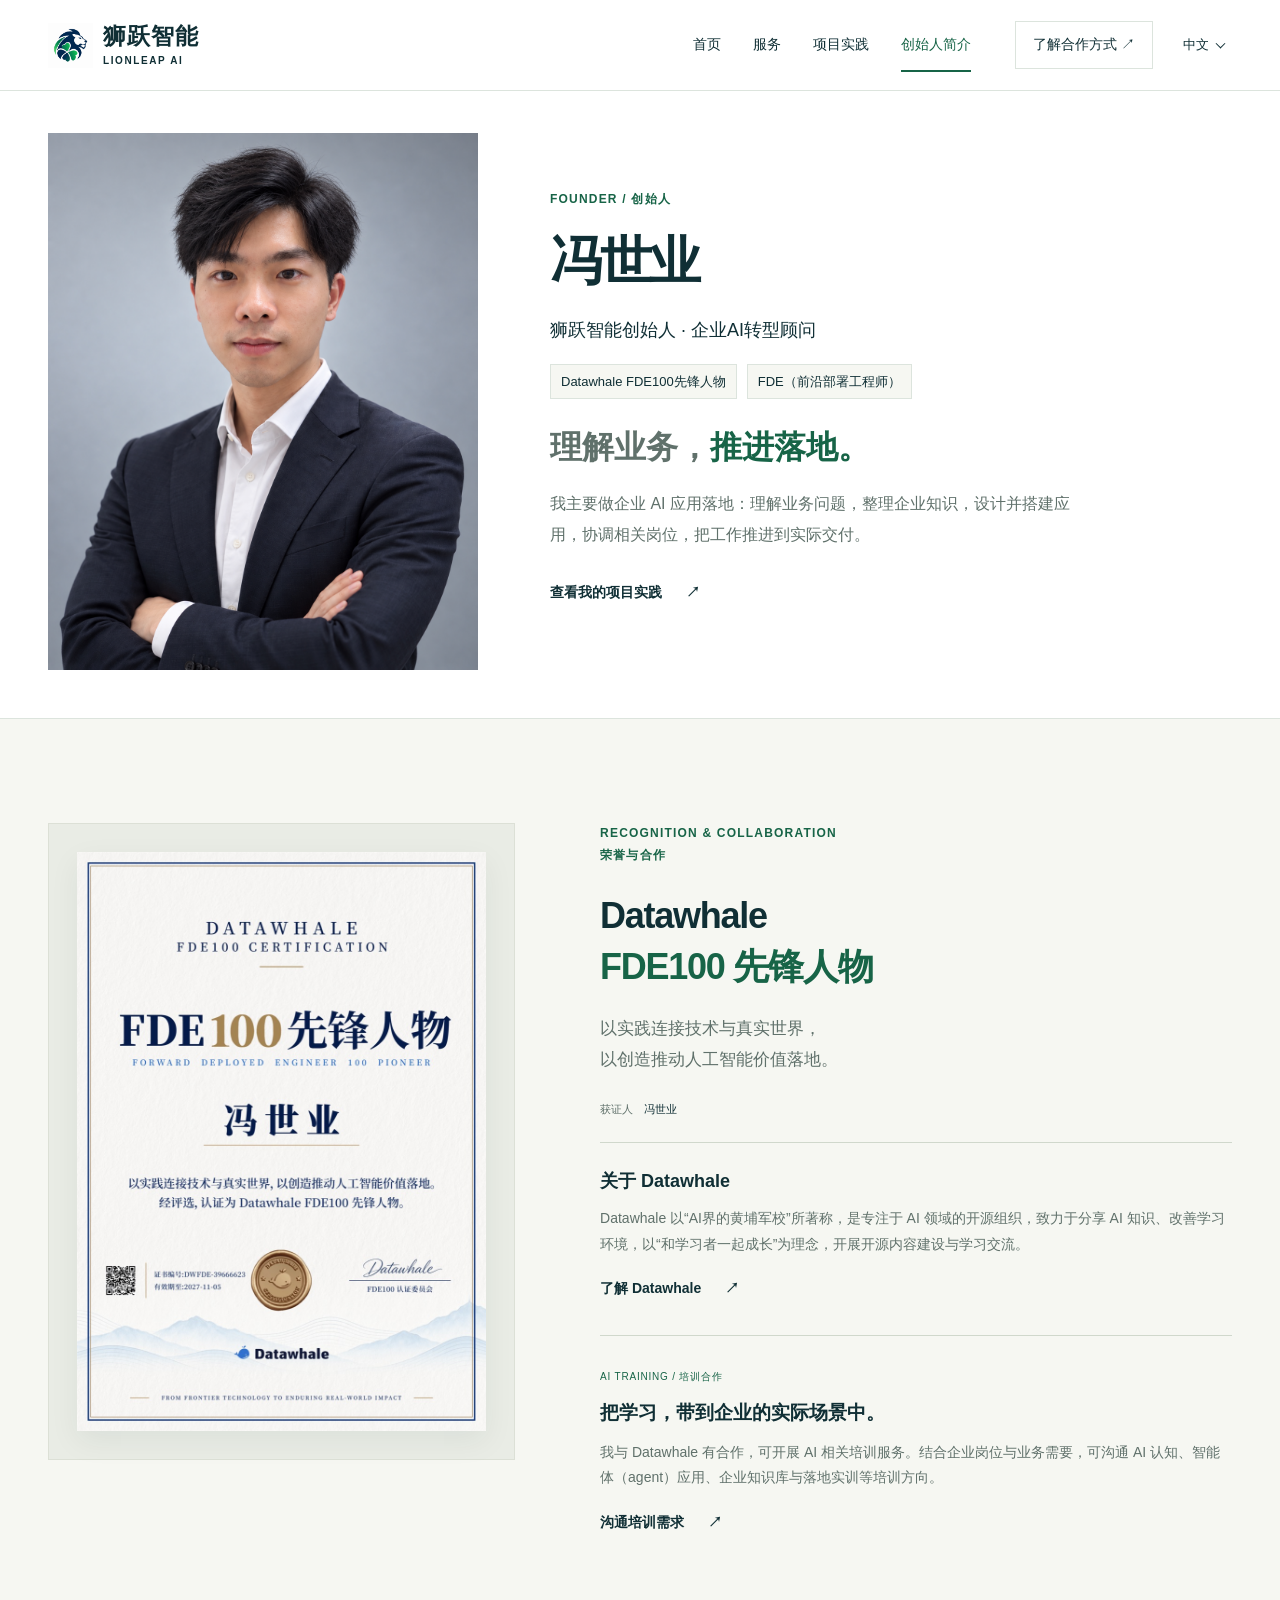
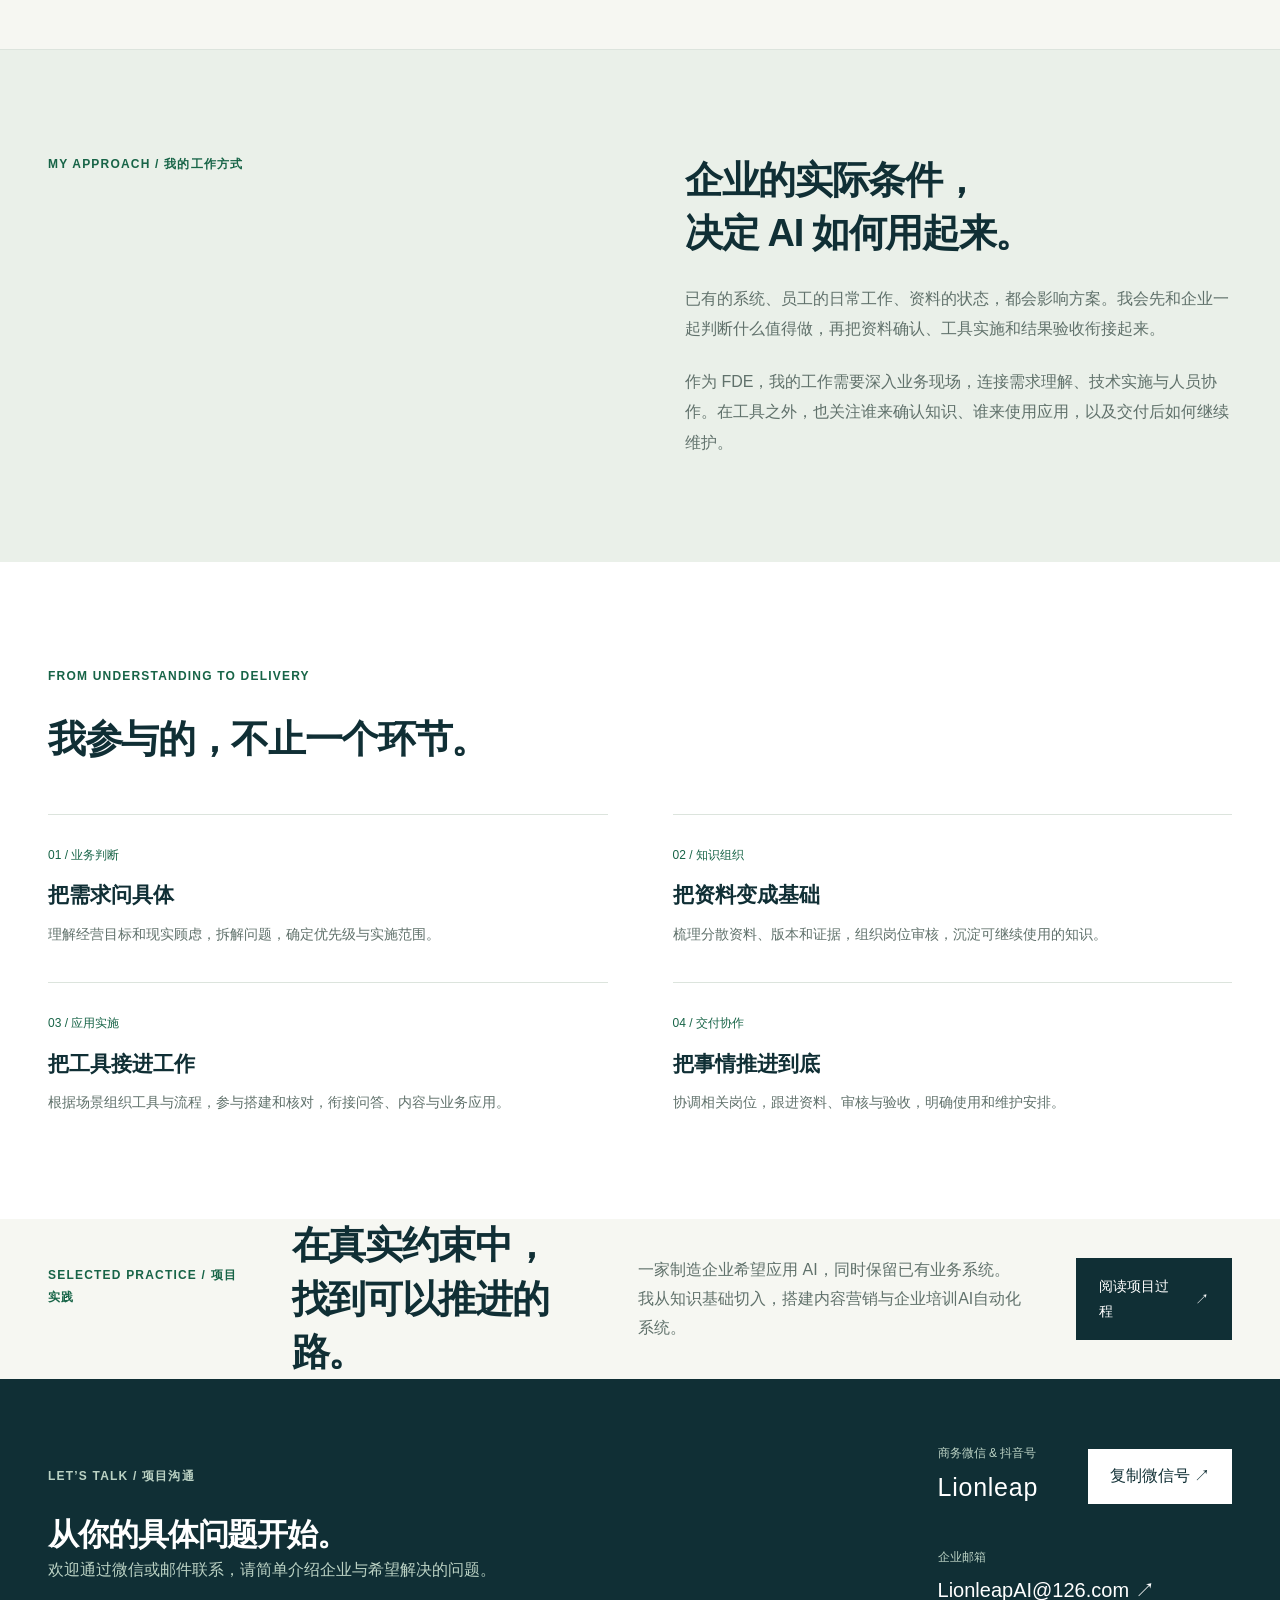
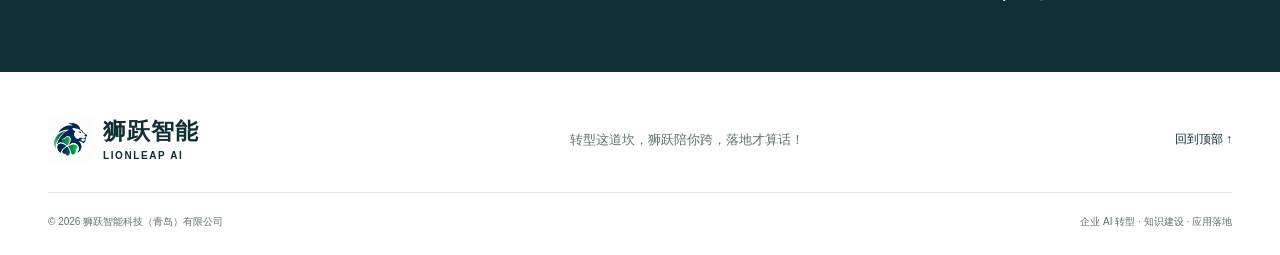
==== commit a2e16131: "Apply borderless language control across browsers" ====
--- a/about.html
+++ b/about.html
@@ -1,4 +1,4 @@
-<!doctype html><html lang="zh-CN"><head><meta charset="utf-8"><meta name="viewport" content="width=device-width, initial-scale=1"><meta name="description" content="冯世业，狮跃智能创始人、企业AI转型顾问、Datawhale FDE100先锋人物、FDE（前沿部署工程师）。"><meta name="theme-color" content="#092d2a"><title>冯世业 · 创始人与企业AI转型顾问｜狮跃智能 Lionleap AI</title><link rel="icon" type="image/png" href="assets/brand-symbol.png"><link rel="stylesheet" href="styles.css?v=about-horizontal-1"><link rel="stylesheet" href="language.css?v=1"><script defer src="i18n.js?v=2"></script><script defer src="script.js?v=bilingual-1"></script></head><body id="top"><a class="skip-link" href="#main">跳转到正文</a><header class="site-header"><div class="container header-inner"><a class="brand" href="index.html" aria-label="狮跃智能首页"><img src="assets/brand-symbol.png" width="52" height="52" alt=""><span>狮跃智能<small>LIONLEAP AI</small></span></a><div class="header-controls"><label class="language-switch"><span class="language-label">Language / 语言</span><select id="site-language" aria-label="Language / 语言"><option value="zh-CN">中文</option><option value="en">EN</option></select></label><button class="menu-toggle" aria-label="打开导航" aria-expanded="false" aria-controls="main-nav"><span></span><span></span></button></div><nav id="main-nav" aria-label="主导航"><a href="index.html">首页</a><a href="services.html">服务</a><a href="case.html">项目实践</a><a href="about.html" aria-current="page">创始人简介</a><a class="nav-cta" href="services.html#process">了解合作方式 <span aria-hidden="true">↗</span></a></nav></div></header><main id="main">
+<!doctype html><html lang="zh-CN"><head><meta charset="utf-8"><meta name="viewport" content="width=device-width, initial-scale=1"><meta name="description" content="冯世业，狮跃智能创始人、企业AI转型顾问、Datawhale FDE100先锋人物、FDE（前沿部署工程师）。"><meta name="theme-color" content="#092d2a"><title>冯世业 · 创始人与企业AI转型顾问｜狮跃智能 Lionleap AI</title><link rel="icon" type="image/png" href="assets/brand-symbol.png"><link rel="stylesheet" href="styles.css?v=about-horizontal-1"><link rel="stylesheet" href="language.css?v=2"><script defer src="i18n.js?v=2"></script><script defer src="script.js?v=bilingual-1"></script></head><body id="top"><a class="skip-link" href="#main">跳转到正文</a><header class="site-header"><div class="container header-inner"><a class="brand" href="index.html" aria-label="狮跃智能首页"><img src="assets/brand-symbol.png" width="52" height="52" alt=""><span>狮跃智能<small>LIONLEAP AI</small></span></a><div class="header-controls"><label class="language-switch"><span class="language-label">Language / 语言</span><select id="site-language" aria-label="Language / 语言"><option value="zh-CN">中文</option><option value="en">EN</option></select></label><button class="menu-toggle" aria-label="打开导航" aria-expanded="false" aria-controls="main-nav"><span></span><span></span></button></div><nav id="main-nav" aria-label="主导航"><a href="index.html">首页</a><a href="services.html">服务</a><a href="case.html">项目实践</a><a href="about.html" aria-current="page">创始人简介</a><a class="nav-cta" href="services.html#process">了解合作方式 <span aria-hidden="true">↗</span></a></nav></div></header><main id="main">
 <section class="about-hero container"><div class="about-intro"><div class="about-portrait-stage"><img class="about-portrait-background" src="assets/founder.png" width="1122" height="1402" alt="冯世业个人肖像" fetchpriority="high"></div><div class="about-profile-copy"><p class="eyebrow">FOUNDER / 创始人</p><h1>冯世业</h1><p class="primary-roles">狮跃智能创始人 · 企业AI转型顾问</p><div class="credentials"><span>Datawhale FDE100先锋人物</span><span>FDE（前沿部署工程师）</span></div><p class="about-tagline">理解业务，<em>推进落地。</em></p><p class="about-lead">我主要做企业 AI 应用落地：理解业务问题，整理企业知识，设计并搭建应用，协调相关岗位，把工作推进到实际交付。</p><a class="text-link" href="case.html">查看我的项目实践<span aria-hidden="true">↗</span></a></div></div></section>
 <section class="honor-section section" id="datawhale"><div class="container honor-grid"><div class="certificate-display"><img src="assets/datawhale-fde100-preview.jpg?v=2" width="878" height="1242" loading="lazy" draggable="false" alt="冯世业获得的 Datawhale FDE100 先锋人物证书预览"></div><div class="honor-copy"><p class="eyebrow">RECOGNITION & COLLABORATION<br>荣誉与合作</p><h2>Datawhale<br><em>FDE100 先锋人物</em></h2><p class="honor-lead">以实践连接技术与真实世界，<br>以创造推动人工智能价值落地。</p><div class="honor-facts"><span>获证人 <strong>冯世业</strong></span></div><div class="community-intro"><h3>关于 Datawhale</h3><p>Datawhale 以“AI界的黄埔军校”所著称，是专注于 AI 领域的开源组织，致力于分享 AI 知识、改善学习环境，以“和学习者一起成长”为理念，开展开源内容建设与学习交流。</p><a class="text-link" href="https://fde100.datawhale.cn/" target="_blank" rel="noopener">了解 Datawhale <span aria-hidden="true">↗</span></a></div><div class="training-cooperation"><span>AI TRAINING / 培训合作</span><h3>把学习，带到企业的实际场景中。</h3><p>我与 Datawhale 有合作，可开展 AI 相关培训服务。结合企业岗位与业务需要，可沟通 AI 认知、智能体（agent）应用、企业知识库与落地实训等培训方向。</p><a class="text-link" href="#contact">沟通培训需求 <span aria-hidden="true">↗</span></a></div></div></div></section><section class="belief-section section"><div class="container belief-grid"><p class="eyebrow">MY APPROACH / 我的工作方式</p><div><h2>企业的实际条件，<br>决定 AI 如何用起来。</h2><p>已有的系统、员工的日常工作、资料的状态，都会影响方案。我会先和企业一起判断什么值得做，再把资料确认、工具实施和结果验收衔接起来。</p><p>作为 FDE，我的工作需要深入业务现场，连接需求理解、技术实施与人员协作。在工具之外，也关注谁来确认知识、谁来使用应用，以及交付后如何继续维护。</p></div></div></section>
 <section class="section container"><div class="section-title-row"><div><p class="eyebrow">FROM UNDERSTANDING TO DELIVERY</p><h2>我参与的，不止一个环节。</h2></div></div><div class="capability-grid"><article><span>01 / 业务判断</span><h3>把需求问具体</h3><p>理解经营目标和现实顾虑，拆解问题，确定优先级与实施范围。</p></article><article><span>02 / 知识组织</span><h3>把资料变成基础</h3><p>梳理分散资料、版本和证据，组织岗位审核，沉淀可继续使用的知识。</p></article><article><span>03 / 应用实施</span><h3>把工具接进工作</h3><p>根据场景组织工具与流程，参与搭建和核对，衔接问答、内容与业务应用。</p></article><article><span>04 / 交付协作</span><h3>把事情推进到底</h3><p>协调相关岗位，跟进资料、审核与验收，明确使用和维护安排。</p></article></div></section>
--- a/language.css
+++ b/language.css
@@ -1,7 +1,9 @@
 .header-controls{display:flex;align-items:center;gap:10px;order:3;margin-left:20px}
 .site-header nav{order:2;margin-left:auto}
-.language-switch select{font:inherit;font-size:13px;color:var(--ink);background:transparent;border:1px solid var(--line);border-radius:4px;min-height:44px;padding:8px 10px;cursor:pointer}
-.language-switch select:focus-visible{outline:3px solid var(--green);outline-offset:3px}
+.language-switch{position:relative}
+.language-switch::after{content:"";position:absolute;top:50%;right:8px;width:6px;height:6px;border-right:1px solid currentColor;border-bottom:1px solid currentColor;transform:translateY(-70%) rotate(45deg);pointer-events:none}
+.language-switch select{-webkit-appearance:none;appearance:none;font:inherit;font-size:13px;color:var(--ink);background:transparent;border:0;min-height:44px;padding:8px 23px 8px 10px;cursor:pointer}
+.language-switch select:focus-visible{outline:none;text-decoration:underline;text-decoration-thickness:2px;text-underline-offset:4px}
 .language-switch .language-label{position:absolute;width:1px;height:1px;padding:0;margin:-1px;overflow:hidden;clip:rect(0,0,0,0);white-space:nowrap;border:0}
 html[lang="en"] body,html[lang="en"] .editorial-home main,html[lang="en"] .editorial-home .site-header nav{font-family:-apple-system,BlinkMacSystemFont,"Segoe UI",sans-serif}
 html[lang="en"] .editorial-home .brand>span{font-family:Georgia,serif;font-size:28px}
@@ -36,7 +38,7 @@
 @media(max-width:800px){
  .header-controls{order:2;margin-left:auto;gap:6px}
  .site-header nav{margin-left:0}
- .language-switch select{font-size:12px;padding:7px;min-height:40px;max-width:74px}
+ .language-switch select{font-size:12px;padding:7px 23px 7px 7px;min-height:40px;max-width:74px}
  .editorial-home .brand>span{font-size:20px}
  .editorial-home .brand img{width:42px;height:42px}
  html[lang="en"] .editorial-home .brand>span{font-size:21px}
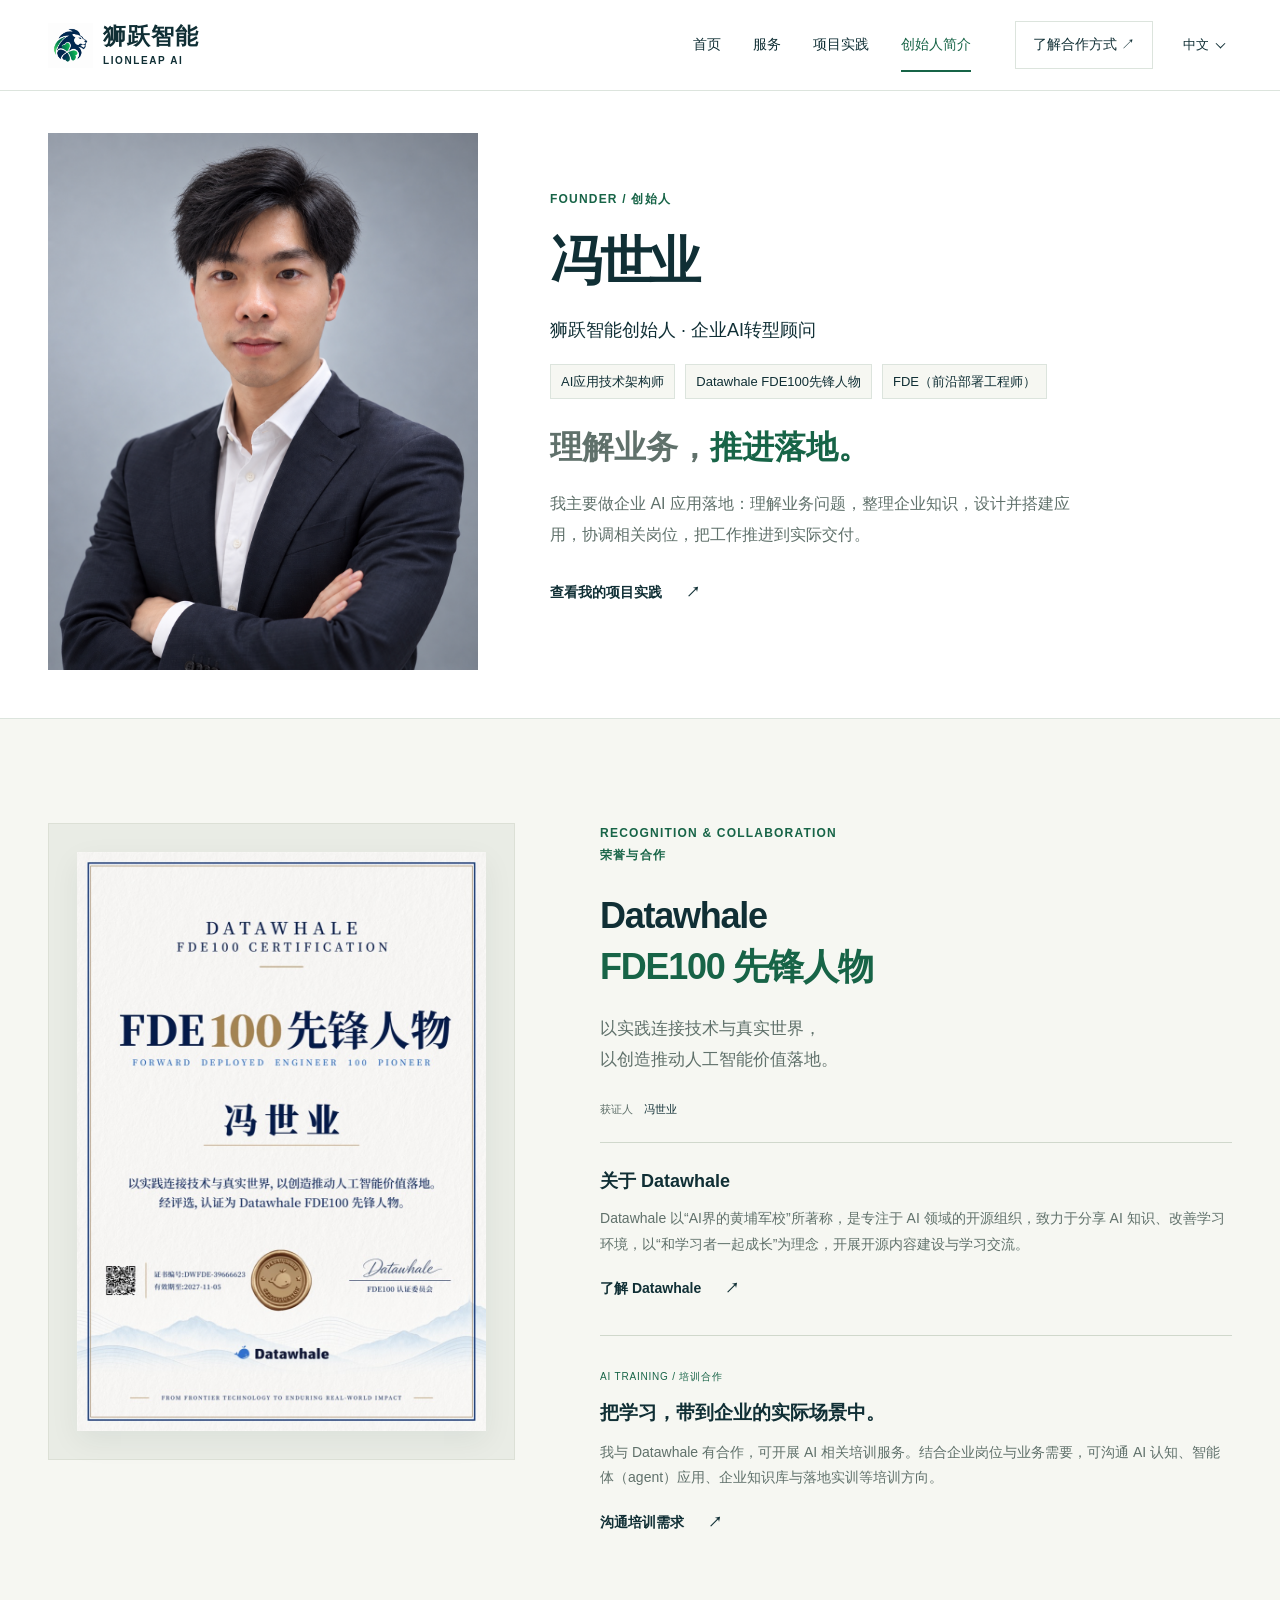
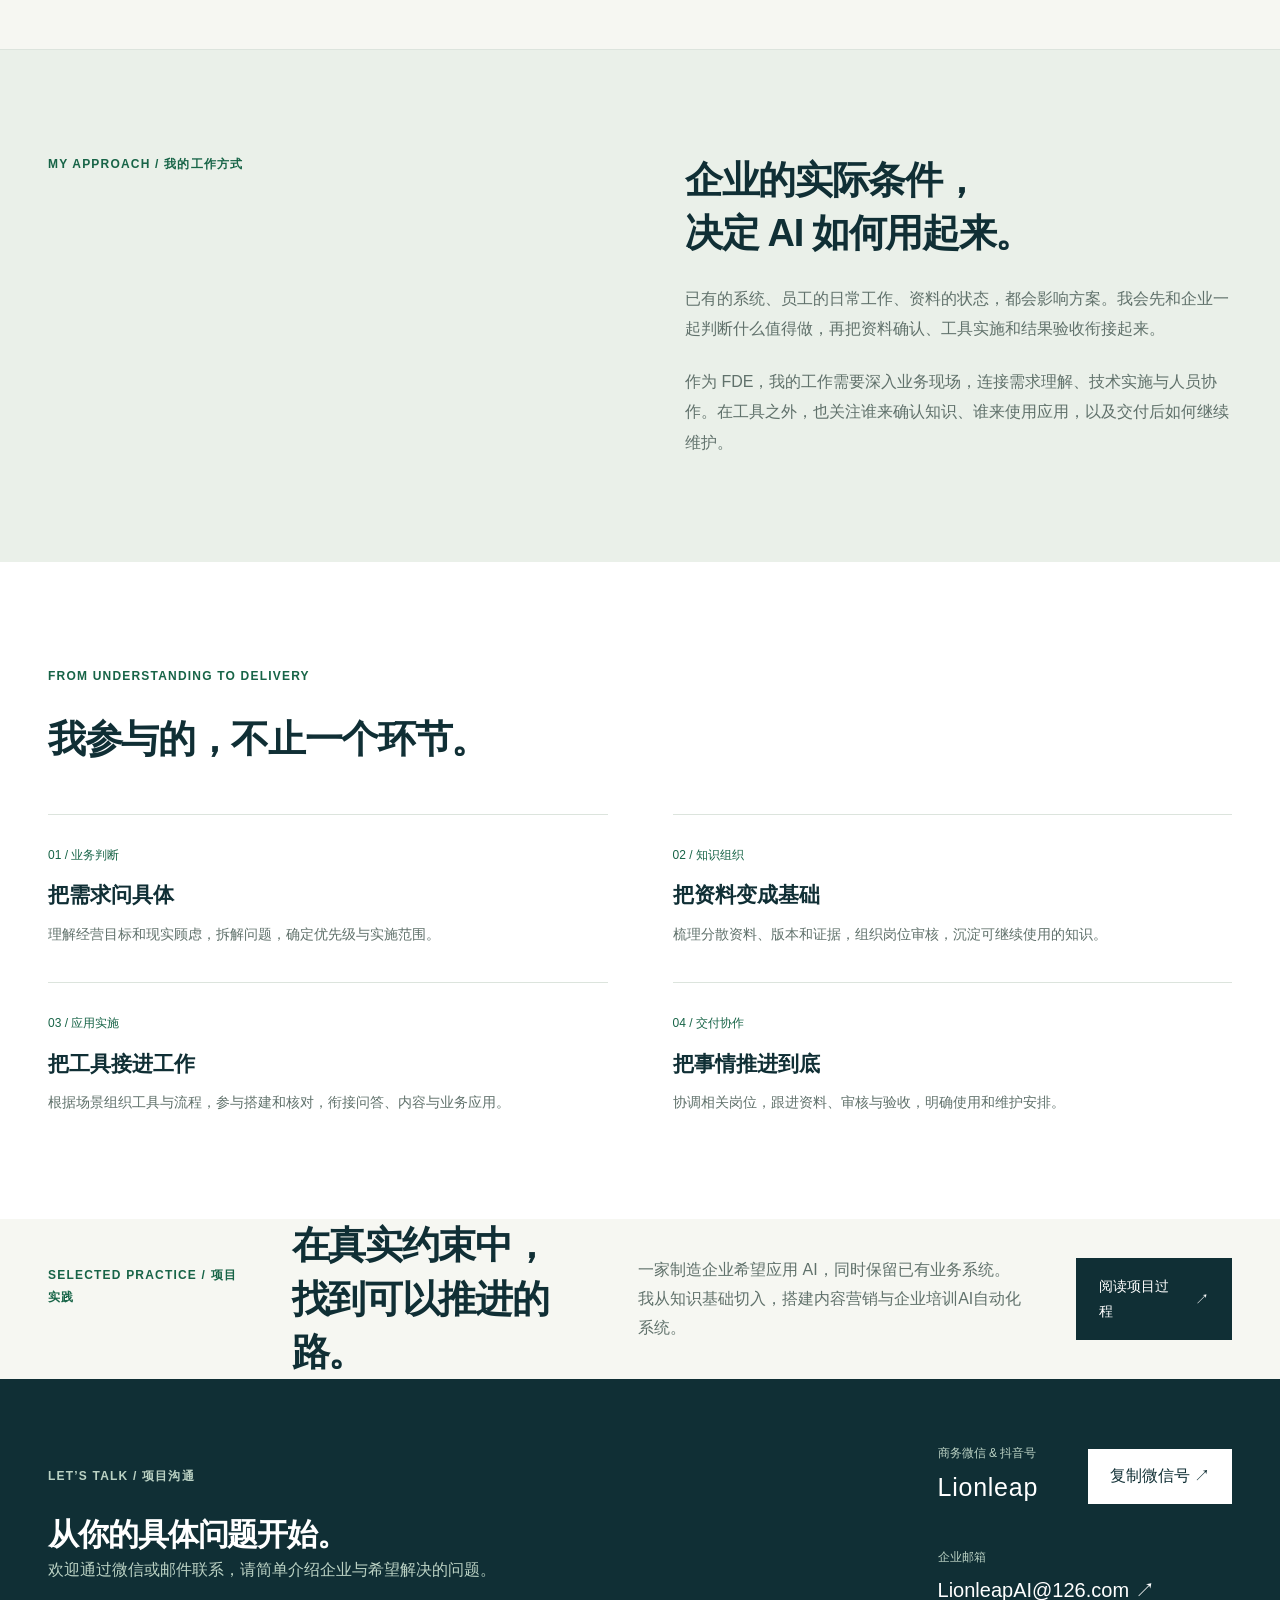
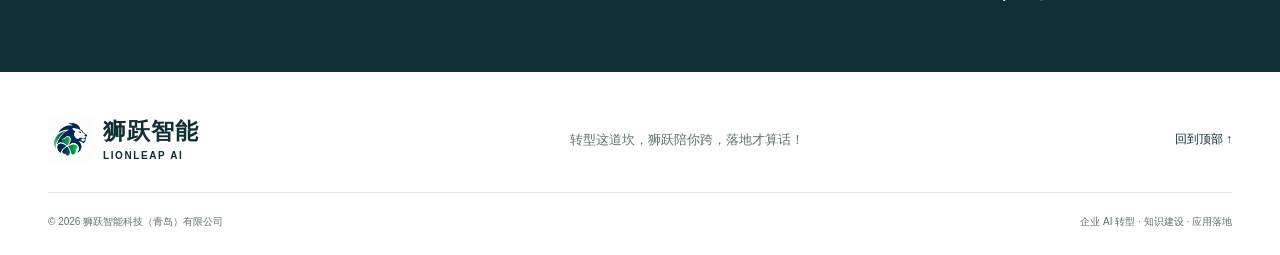
==== commit 90fe93f4: "Add AI Application Architect to founder profile" ====
--- a/about.html
+++ b/about.html
@@ -1,5 +1,5 @@
 <!doctype html><html lang="zh-CN"><head><meta charset="utf-8"><meta name="viewport" content="width=device-width, initial-scale=1"><meta name="description" content="冯世业，狮跃智能创始人、企业AI转型顾问、Datawhale FDE100先锋人物、FDE（前沿部署工程师）。"><meta name="theme-color" content="#092d2a"><title>冯世业 · 创始人与企业AI转型顾问｜狮跃智能 Lionleap AI</title><link rel="icon" type="image/png" href="assets/brand-symbol.png"><link rel="stylesheet" href="styles.css?v=about-horizontal-1"><link rel="stylesheet" href="language.css?v=2"><script defer src="i18n.js?v=2"></script><script defer src="script.js?v=bilingual-1"></script></head><body id="top"><a class="skip-link" href="#main">跳转到正文</a><header class="site-header"><div class="container header-inner"><a class="brand" href="index.html" aria-label="狮跃智能首页"><img src="assets/brand-symbol.png" width="52" height="52" alt=""><span>狮跃智能<small>LIONLEAP AI</small></span></a><div class="header-controls"><label class="language-switch"><span class="language-label">Language / 语言</span><select id="site-language" aria-label="Language / 语言"><option value="zh-CN">中文</option><option value="en">EN</option></select></label><button class="menu-toggle" aria-label="打开导航" aria-expanded="false" aria-controls="main-nav"><span></span><span></span></button></div><nav id="main-nav" aria-label="主导航"><a href="index.html">首页</a><a href="services.html">服务</a><a href="case.html">项目实践</a><a href="about.html" aria-current="page">创始人简介</a><a class="nav-cta" href="services.html#process">了解合作方式 <span aria-hidden="true">↗</span></a></nav></div></header><main id="main">
-<section class="about-hero container"><div class="about-intro"><div class="about-portrait-stage"><img class="about-portrait-background" src="assets/founder.png" width="1122" height="1402" alt="冯世业个人肖像" fetchpriority="high"></div><div class="about-profile-copy"><p class="eyebrow">FOUNDER / 创始人</p><h1>冯世业</h1><p class="primary-roles">狮跃智能创始人 · 企业AI转型顾问</p><div class="credentials"><span>Datawhale FDE100先锋人物</span><span>FDE（前沿部署工程师）</span></div><p class="about-tagline">理解业务，<em>推进落地。</em></p><p class="about-lead">我主要做企业 AI 应用落地：理解业务问题，整理企业知识，设计并搭建应用，协调相关岗位，把工作推进到实际交付。</p><a class="text-link" href="case.html">查看我的项目实践<span aria-hidden="true">↗</span></a></div></div></section>
+<section class="about-hero container"><div class="about-intro"><div class="about-portrait-stage"><img class="about-portrait-background" src="assets/founder.png" width="1122" height="1402" alt="冯世业个人肖像" fetchpriority="high"></div><div class="about-profile-copy"><p class="eyebrow">FOUNDER / 创始人</p><h1>冯世业</h1><p class="primary-roles">狮跃智能创始人 · 企业AI转型顾问</p><div class="credentials"><span>AI应用技术架构师</span><span>Datawhale FDE100先锋人物</span><span>FDE（前沿部署工程师）</span></div><p class="about-tagline">理解业务，<em>推进落地。</em></p><p class="about-lead">我主要做企业 AI 应用落地：理解业务问题，整理企业知识，设计并搭建应用，协调相关岗位，把工作推进到实际交付。</p><a class="text-link" href="case.html">查看我的项目实践<span aria-hidden="true">↗</span></a></div></div></section>
 <section class="honor-section section" id="datawhale"><div class="container honor-grid"><div class="certificate-display"><img src="assets/datawhale-fde100-preview.jpg?v=2" width="878" height="1242" loading="lazy" draggable="false" alt="冯世业获得的 Datawhale FDE100 先锋人物证书预览"></div><div class="honor-copy"><p class="eyebrow">RECOGNITION & COLLABORATION<br>荣誉与合作</p><h2>Datawhale<br><em>FDE100 先锋人物</em></h2><p class="honor-lead">以实践连接技术与真实世界，<br>以创造推动人工智能价值落地。</p><div class="honor-facts"><span>获证人 <strong>冯世业</strong></span></div><div class="community-intro"><h3>关于 Datawhale</h3><p>Datawhale 以“AI界的黄埔军校”所著称，是专注于 AI 领域的开源组织，致力于分享 AI 知识、改善学习环境，以“和学习者一起成长”为理念，开展开源内容建设与学习交流。</p><a class="text-link" href="https://fde100.datawhale.cn/" target="_blank" rel="noopener">了解 Datawhale <span aria-hidden="true">↗</span></a></div><div class="training-cooperation"><span>AI TRAINING / 培训合作</span><h3>把学习，带到企业的实际场景中。</h3><p>我与 Datawhale 有合作，可开展 AI 相关培训服务。结合企业岗位与业务需要，可沟通 AI 认知、智能体（agent）应用、企业知识库与落地实训等培训方向。</p><a class="text-link" href="#contact">沟通培训需求 <span aria-hidden="true">↗</span></a></div></div></div></section><section class="belief-section section"><div class="container belief-grid"><p class="eyebrow">MY APPROACH / 我的工作方式</p><div><h2>企业的实际条件，<br>决定 AI 如何用起来。</h2><p>已有的系统、员工的日常工作、资料的状态，都会影响方案。我会先和企业一起判断什么值得做，再把资料确认、工具实施和结果验收衔接起来。</p><p>作为 FDE，我的工作需要深入业务现场，连接需求理解、技术实施与人员协作。在工具之外，也关注谁来确认知识、谁来使用应用，以及交付后如何继续维护。</p></div></div></section>
 <section class="section container"><div class="section-title-row"><div><p class="eyebrow">FROM UNDERSTANDING TO DELIVERY</p><h2>我参与的，不止一个环节。</h2></div></div><div class="capability-grid"><article><span>01 / 业务判断</span><h3>把需求问具体</h3><p>理解经营目标和现实顾虑，拆解问题，确定优先级与实施范围。</p></article><article><span>02 / 知识组织</span><h3>把资料变成基础</h3><p>梳理分散资料、版本和证据，组织岗位审核，沉淀可继续使用的知识。</p></article><article><span>03 / 应用实施</span><h3>把工具接进工作</h3><p>根据场景组织工具与流程，参与搭建和核对，衔接问答、内容与业务应用。</p></article><article><span>04 / 交付协作</span><h3>把事情推进到底</h3><p>协调相关岗位，跟进资料、审核与验收，明确使用和维护安排。</p></article></div></section>
 <section class="personal-case"><div class="container personal-case-inner"><p class="eyebrow">SELECTED PRACTICE / 项目实践</p><h2>在真实约束中，<br>找到可以推进的路。</h2><p>一家制造企业希望应用 AI，同时保留已有业务系统。<br>我从知识基础切入，搭建内容营销与企业培训AI自动化系统。</p><a class="button dark" href="case.html">阅读项目过程<span aria-hidden="true">↗</span></a></div></section><section class="contact-section" id="contact"><div class="container contact-inner"><div><p class="eyebrow">LET’S TALK / 项目沟通</p><h2>从你的具体问题开始。</h2><p>欢迎通过微信或邮件联系，请简单介绍企业与希望解决的问题。</p></div><div><div class="contact-actions"><div class="contact-id-wrap"><span class="wechat-label">商务微信 &amp; 抖音号</span><span class="wechat-id">Lionleap</span></div><button class="copy-wechat" type="button">复制微信号 ↗</button></div><p class="copy-status" role="status" aria-live="polite"></p><div class="contact-email"><span class="wechat-label">企业邮箱</span><a href="mailto:LionleapAI@126.com">LionleapAI@126.com <span aria-hidden="true">↗</span></a></div></div></div></section></main><footer class="site-footer"><div class="container"><div class="footer-top"><a class="brand" href="index.html"><img src="assets/brand-symbol.png" width="48" height="48" alt=""><span>狮跃智能<small>LIONLEAP AI</small></span></a><p>转型这道坎，狮跃陪你跨，落地才算话！</p><a href="#top" class="back-top">回到顶部 ↑</a></div><div class="footer-bottom"><span>© 2026 狮跃智能科技（青岛）有限公司</span><span>企业 AI 转型 · 知识建设 · 应用落地</span></div></div></footer></body></html>
